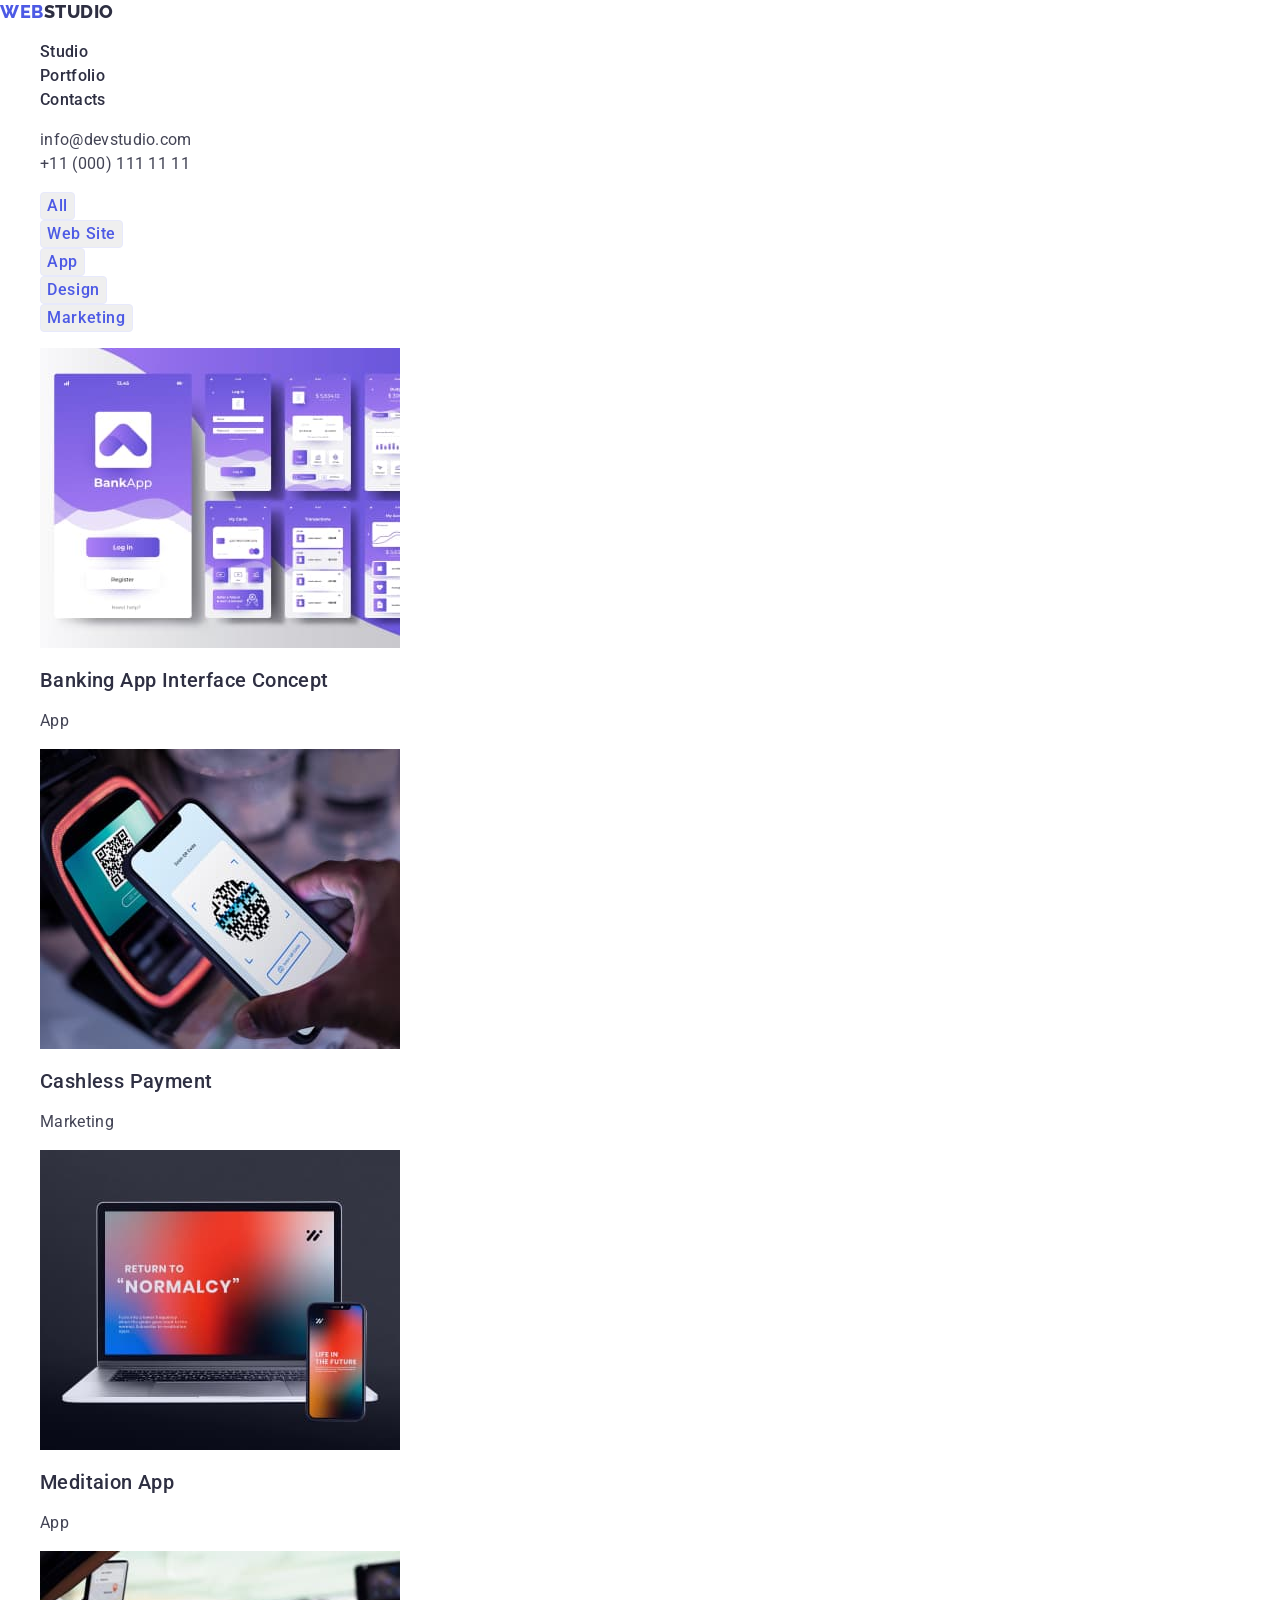
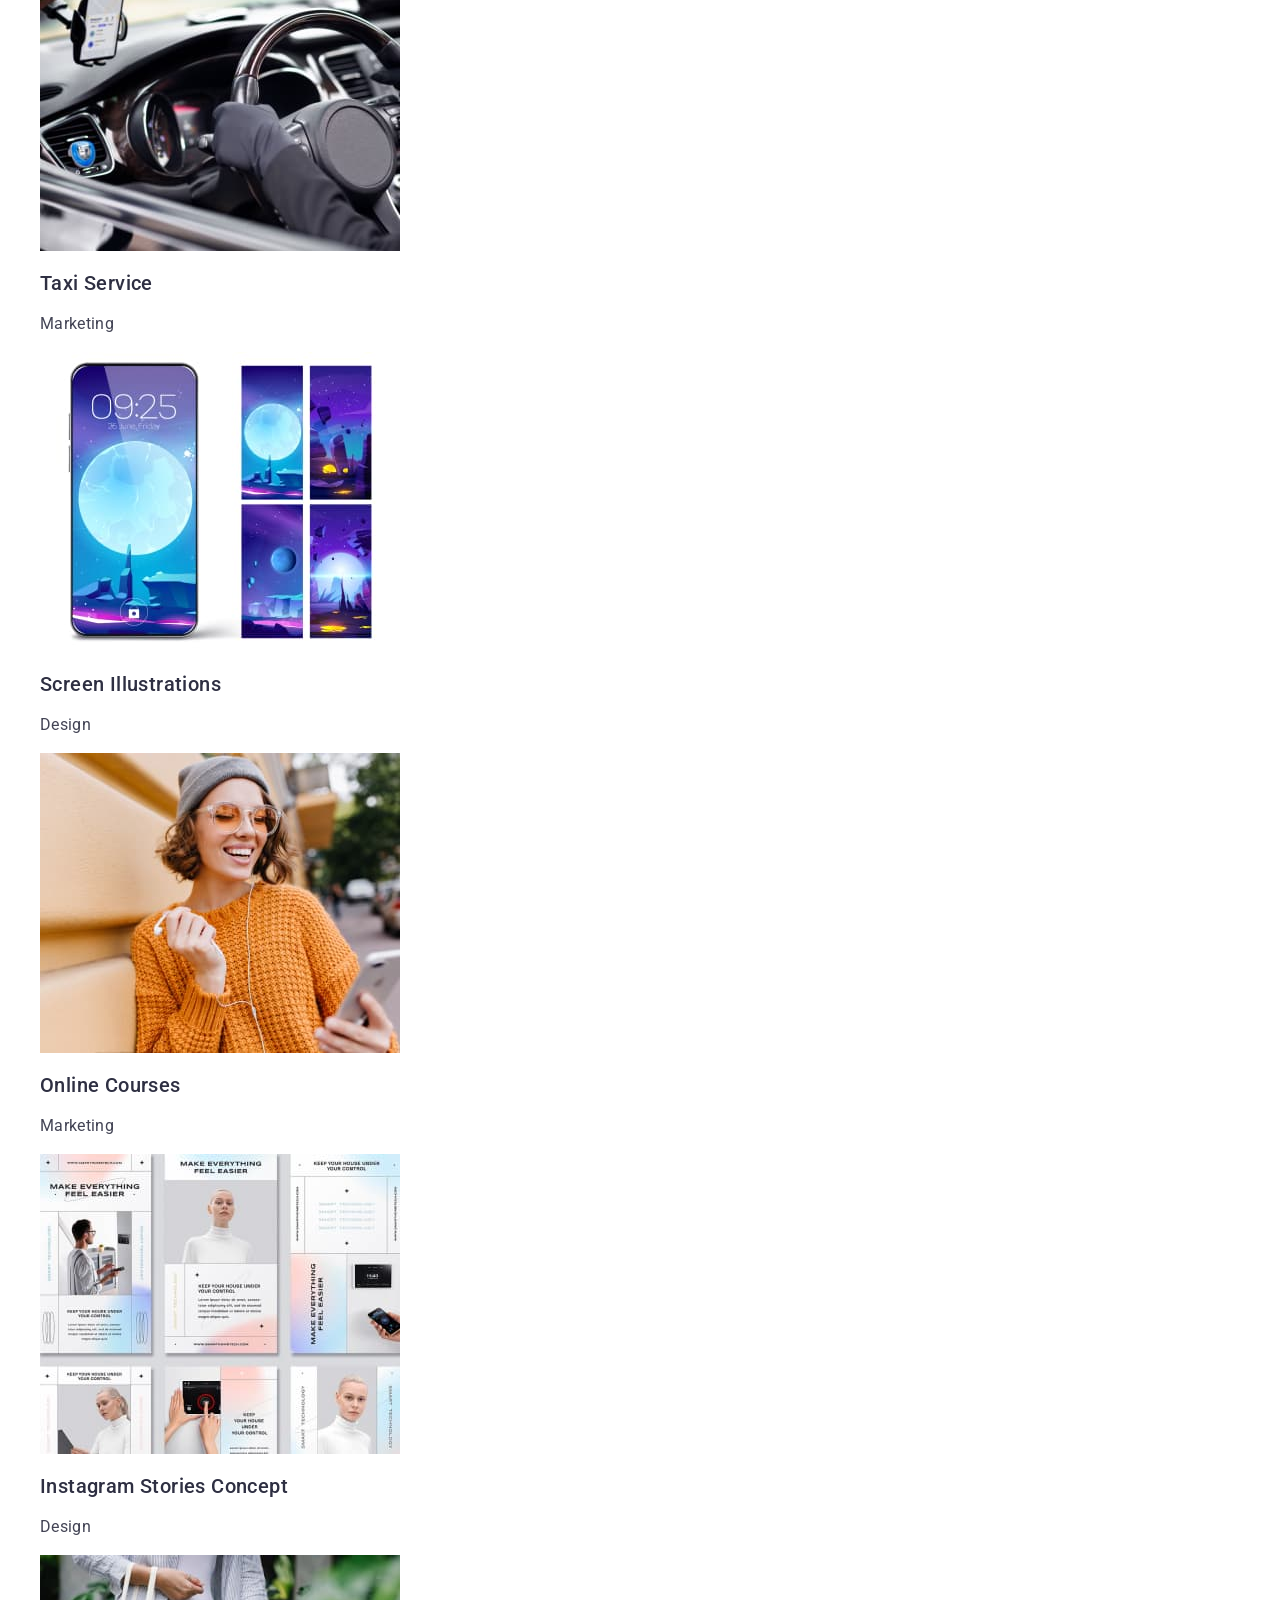
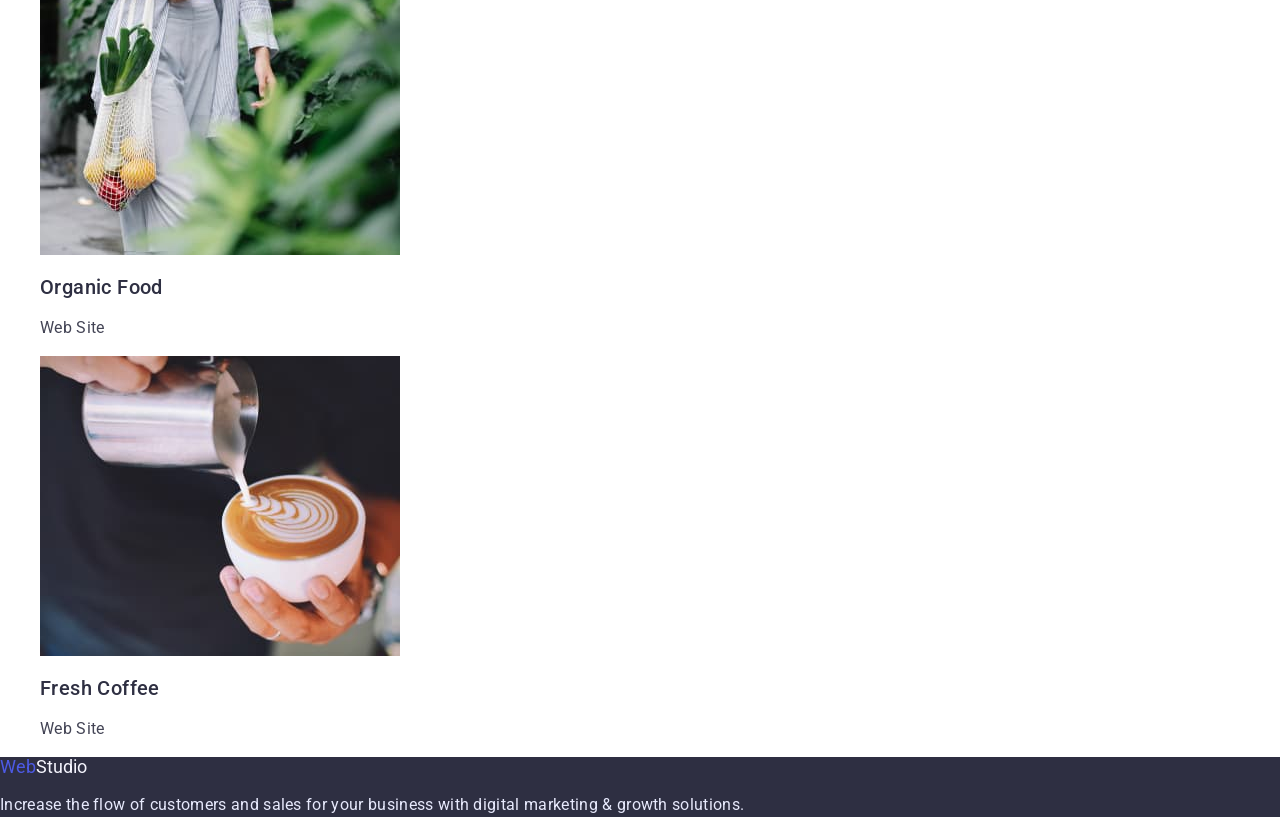
==== portfolio.html @ eb3672d1 "підключення нормалайз" ====
<!DOCTYPE html>
<html lang="en">
<head>
    <meta charset="UTF-8">
    <meta http-equiv="X-UA-Compatible" content="IE=edge">
    <meta name="viewport" content="width=device-width, initial-scale=1.0">
    <title>WebStudio Portfolio </title>
    <link rel="preconnect" href="https://fonts.googleapis.com">
    <link rel="preconnect" href="https://fonts.gstatic.com" crossorigin>
    <link href="https://fonts.googleapis.com/css2?family=Raleway:wght@800&family=Roboto:wght@400;500;700;900&display=swap"
    rel="stylesheet">
    <link rel="stylesheet" href="https://cdnjs.cloudflare.com/ajax/libs/modern-normalize/1.1.0/modern-normalize.min.css">
    <link rel="stylesheet" href="./css/styles.css">
</head>
<body>
    <header class="page-header">
        <nav>
        <a class="logo link" href="WEBSTUDIO"><span class="logo-web">Web</span><span class="logo-studio">Studio</span></a>
        <ul class="site-nav list">
            <li><a href="./index.html" class="link">Studio</a></li>
            <li><a href="./portfolio.html" class="link">Portfolio</a></li>
            <li><a href="" class="link">Contacts</a></li>
        </ul>
        </nav>
        <ul class="contacts list">
        <li><a href="mailto:info@devstudio.com" class="link">info@devstudio.com</a></li>
        <li><a href="tel:+110001111111" class="link">+11 (000) 111 11 11</a></li>
        </ul>
    </header>
    <main>
        <section>
            <h1 hidden>Section with buttons</h1>
            <ul class="button-section list">
                <li>
                    <button class="button-title" type="button">All</button>
                </li>
                <li class="button">
                    <button class="button-title" type="button">Web Site</button>
                </li>
                <li class="button">
                    <button class="button-title" type="button">App</button>
                </li>
                <li class="button"> 
                    <button class="button-title" type="button">Design</button>
                </li>
                <li class="button">
                    <button class="button-title" type="button">Marketing</button>
                </li>
            </ul>
        </section>
        <section>
            <h2 hidden>Portfolio</h2>
            <ul class="portfolio-site list">
                <li>
                    <img src="./images/portfolio-gallery/portfolio-5.jpg" 
                    alt="Interface Concept"
                    width="360"
                    height="300"
                    />
                    <h3 class="title">Banking App Interface Concept</h3>
                    <p class="services" >App</p>
                </li>
                <li>
                    <img src="./images/portfolio-gallery/portfolio-6.jpg"
                    alt="Cashless Payment"
                    width="360"
                    height="300"
                    />
                    <h3 class="title">Cashless Payment</h3>
                    <p class="services">Marketing</p>
                </li>
                <li>
                    <img src="./images/portfolio-gallery/portfolio-7.jpg" 
                    alt="Meditaion App"
                    width="360"
                    height="300"
                    />
                    <h3 class="title">Meditaion App</h3>
                    <p class="services">App</p>
                </li>
                <li>
                    <img src="./images/portfolio-gallery/portfolio-8-img.jpg" 
                    alt="taxi service"
                    width="360"
                    height="300"
                    />
                    <h3 class="title">Taxi Service</h3>
                    <p class="services">Marketing</p>
                </li>
                <li>
                    <img src="./images/portfolio-gallery/portfolio-9-img.jpg" 
                    alt="screen illustration"
                    width="360"
                    height="300"
                    />
                    <h3 class="title">Screen Illustrations</h3>
                    <p class="services">Design</p>
                </li>
                <li>
                    <img src="./images/portfolio-gallery/portfolio-10-img.jpg" 
                    alt="online learning"
                    width="360"
                    height="300"
                    />
                    <h3 class="title">Online Courses</h3>
                    <p class="services">Marketing</p>
                </li>
                <li>
                    <img src="./images/portfolio-gallery/portfolio-11-img.jpg" 
                    alt="storis on instagram"
                    width="360"
                    height="300"
                    />
                    <h3 class="title">Instagram Stories Concept</h3>
                    <p class="services">Design</p>
                </li>
                <li>
                    <img src="./images/portfolio-gallery/portfolio-12-img.jpg" 
                    alt="organic fruits and vegetables"
                    width="360"
                    height="300"
                    />
                    <h3 class="title">Organic Food</h3>
                    <p class="services">Web Site</p>
                </li>
                <li>
                    <img src="./images/portfolio-gallery/portfolio-13-img.jpg" 
                    alt="the barista makes coffee"
                    width="360"
                    height="300"
                    />
                    <h3 class="title">Fresh Coffee</h3>
                    <p class="services">Web Site</p>
                </li>
            </ul>
        </section>
    </main>
    <footer class="page-footer ">
        <a class="logo link" href="./index.html"><span class="logo-web">Web</span><span class="color-studio">Studio</span></a>
        <p class="footer-title">
            Increase the flow of customers and sales for your business with 
            digital marketing & growth solutions.
        </p>
    </footer>
</body>
</html>
---- css/styles.css ----
:root {
    --primari-text-color: #434455;
    --title-text-color: #2E2F42;
    --accent-color: #4D5AE5;
    --accent-focus-color: #404BBF;
    --text-white-color: #FFFFFF;
    --light-mode-color: #F4F4FD;
    --accent-cornflower-color:#E7E9FC;
}

body {
    font-family: 'Roboto';
}

/* header  */
.page-header {
    background-color: var(--text-white-color);
}
.page-header .logo {
    font-family: 'Raleway';
    font-weight: 800;
    font-size: 18px;
    line-height: 1.33;
    display: flex;
    align-items: center;
    letter-spacing: 0.03em;
    text-transform: uppercase;
}
.logo-web {
    color: var(--accent-color);
}
.logo-studio {
    color: var(--title-text-color);
} 

.link {
    text-decoration: none;
}

.list {
    list-style: none;
}


/* site-nav */
.site-nav .link {
    font-family:  'Roboto';
    font-style: normal;
    font-weight: 500;
    font-size: 16px;
    line-height: 1.5;
    letter-spacing: 0.02em;
    color: var(--title-text-color);

}
.site-nav .link:hover,
.site-nav .link:focus {
    color: var(--accent-focus-color);
}

/* contacts */
.contacts .link {
    font-family: 'Roboto';
    font-weight: 400;
    font-size: 16px;
    line-height: 1.5;
    letter-spacing: 0.02em;
    color: var(--primari-text-color);
}
.contacts .link:hover,
.contacts .link:focus {
    color: var(--accent-focus-color);
    
}

/* main-section */
/* hero */
.hero {
    background-color: var(--title-text-color);
}
.hero-title { 
    font-size: 56px;
    line-height: 1.07;
    letter-spacing: 0.02em;
    color:var(--text-white-color);
}
.btn-color {
    cursor: pointer;
    font-family: 'Roboto';
    font-style: normal;
    font-weight: 500;
    font-size: 16px;
    line-height: 1.5;
    align-items: center;
    letter-spacing: 0.04em;
    color: var(--text-white-color);
    background: var(--accent-color);
}
.btn-color:hover,
.btn-color:focus {
    color:var(--text-white-color);
    background: var(--accent-focus-color);
}


 /* section */
/* uor-features */
.uor-features .title {
    font-style: normal;
    font-weight: 500;
    font-size: 20px;
    line-height: 1.2;
    letter-spacing: 0.02em;
    color: var(--title-text-color);
} 
.uor-features .text {
    font-size: 16px;
    line-height: 1.5;
    letter-spacing: 0.02em;
    color: var(--primari-text-color);
}

/* section */
/* What are we doing */
.section-title { 
    font-family: 'Roboto';
    font-style: normal;
    font-weight: 700;
    font-size: 36px;
    line-height: 1.11;
    letter-spacing: 0.02em;
    color: var(--title-text-color);
}


/* our-team */
.team {
background: var(--light-mode-color);
}
.team-photo {
    background: var(--text-white-color);
}
.section-team { 
    font-family: 'Roboto';
    font-style: normal;
    font-weight: 700;
    font-size: 36px;
    line-height: 1.11;
    letter-spacing: 0.02em;
    color: var(--title-text-color);

}

.title-name {
    font-family: 'Roboto';
    font-style: normal;
    font-weight: 500;
    font-size: 20px;
    line-height: 1.2;
    letter-spacing: 0.02em;
    color: var(--title-text-color);
}
.job-title {
    font-family: 'Roboto';
    font-style: normal;
    font-weight: 400;
    font-size: 16px;
    line-height: 1.5;
    letter-spacing: 0.02em;
    color: var(--primari-text-color);
}

/* portfolio-site */   

/* Section with buttons */
.button-title {
    font-family: 'Roboto';
    font-weight: 500;
    font-size: 16px;
    line-height: 1.5;
    letter-spacing: 0.04em;
    color: var(--accent-color);
    border: 1px solid var(--accent-cornflower-color);
    border-radius: 4px;
    cursor: pointer;
}
.button-title:hover,
.button-title:focus {
    color: var(--text-white-color);
    background: var(--accent-focus-color);
}
/* portfolio-site */  

.portfolio-site .title {
    font-family: 'Roboto';
    font-weight: 500;
    font-size: 20px;
    line-height: 0.83;
    letter-spacing: 0.02em;
    color: var(--title-text-color);
}
.portfolio-site .services{
    font-family: 'Roboto';
    font-weight: 400;
    font-size: 16px;
    line-height: 1.5;
    letter-spacing: 0.02em;
    color: var(--primari-text-color);
}

/* page-footer */
.page-footer {
    background-color: var(--title-text-color);
}
.logo-web {
    color: var(--accent-color);
    font-size: 18px;
}
.color-studio {
    color: var(--light-mode-color);
    font-size: 18px;
}
.footer-title {
    font-family: 'Roboto';
    font-weight: 400;
    font-size: 16px;
    line-height: 1.5;
    letter-spacing: 0.02em;
    color: var(--accent-cornflower-color);
}
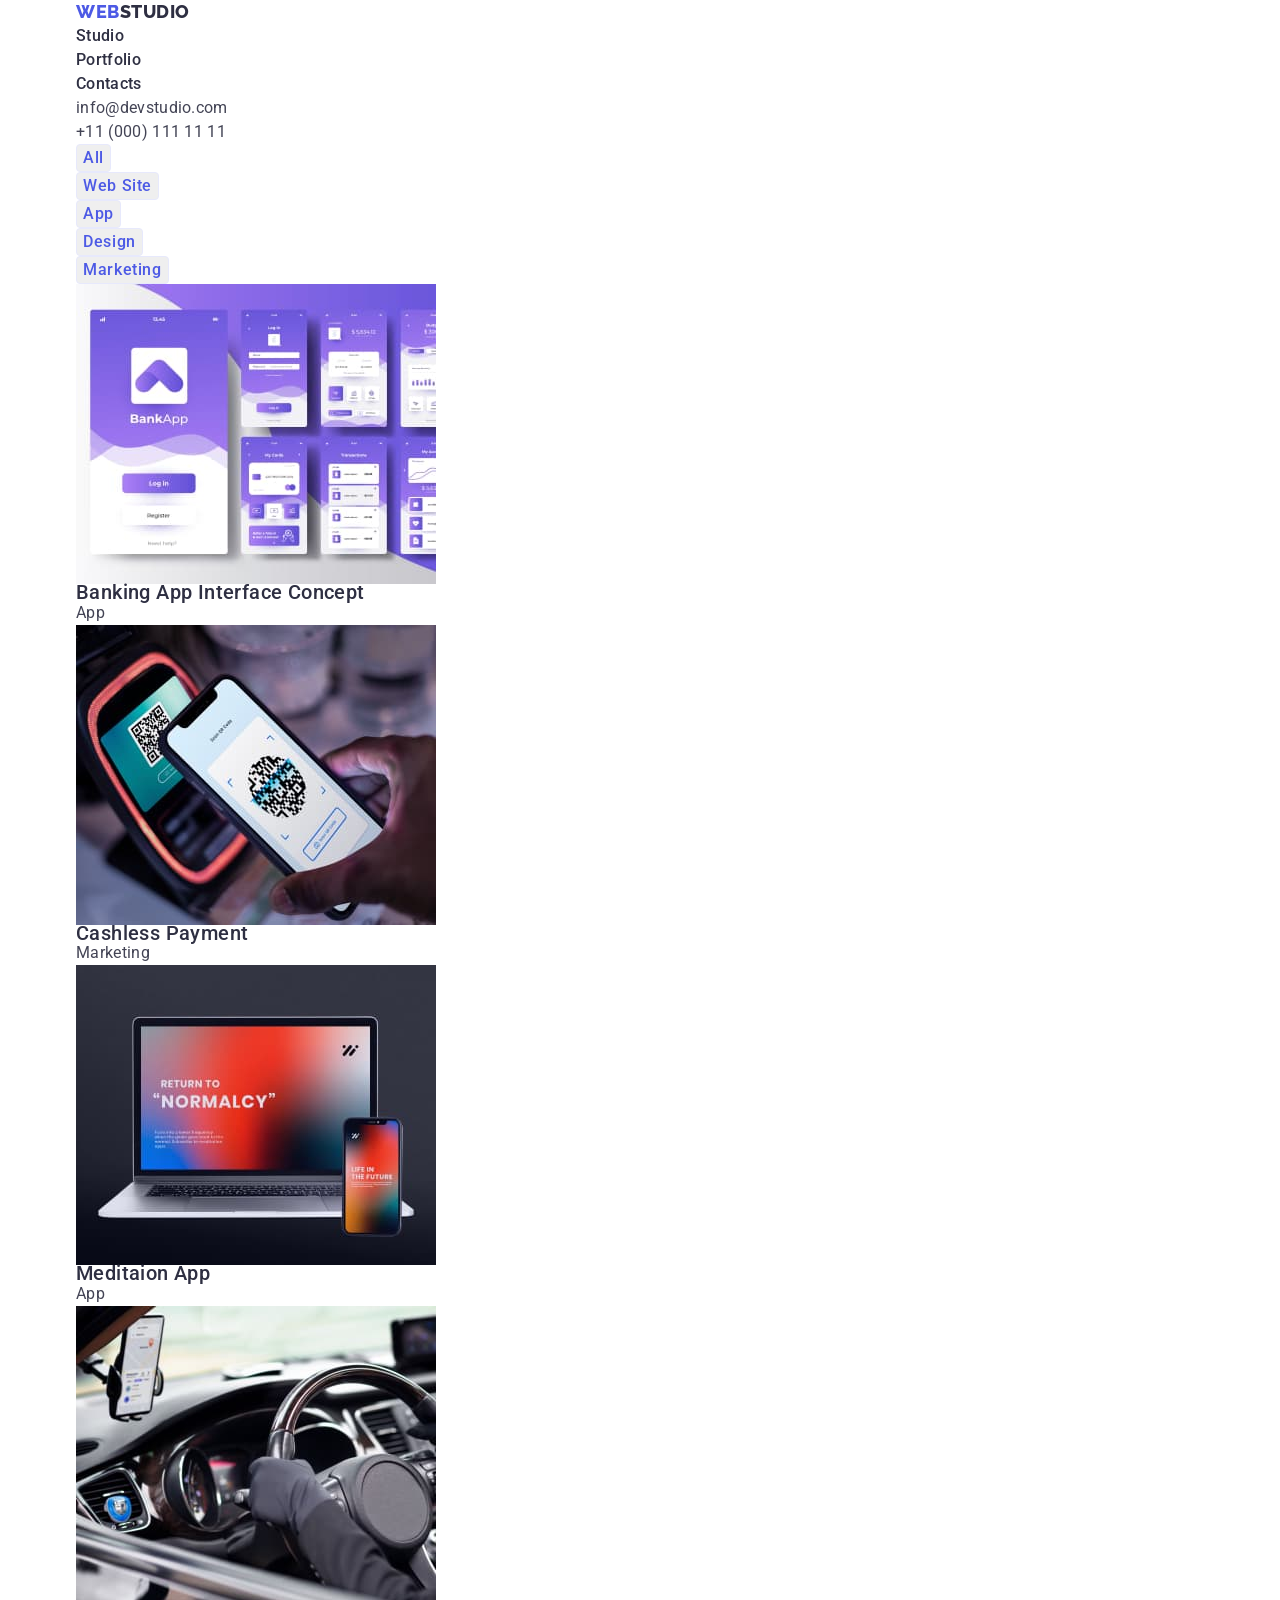
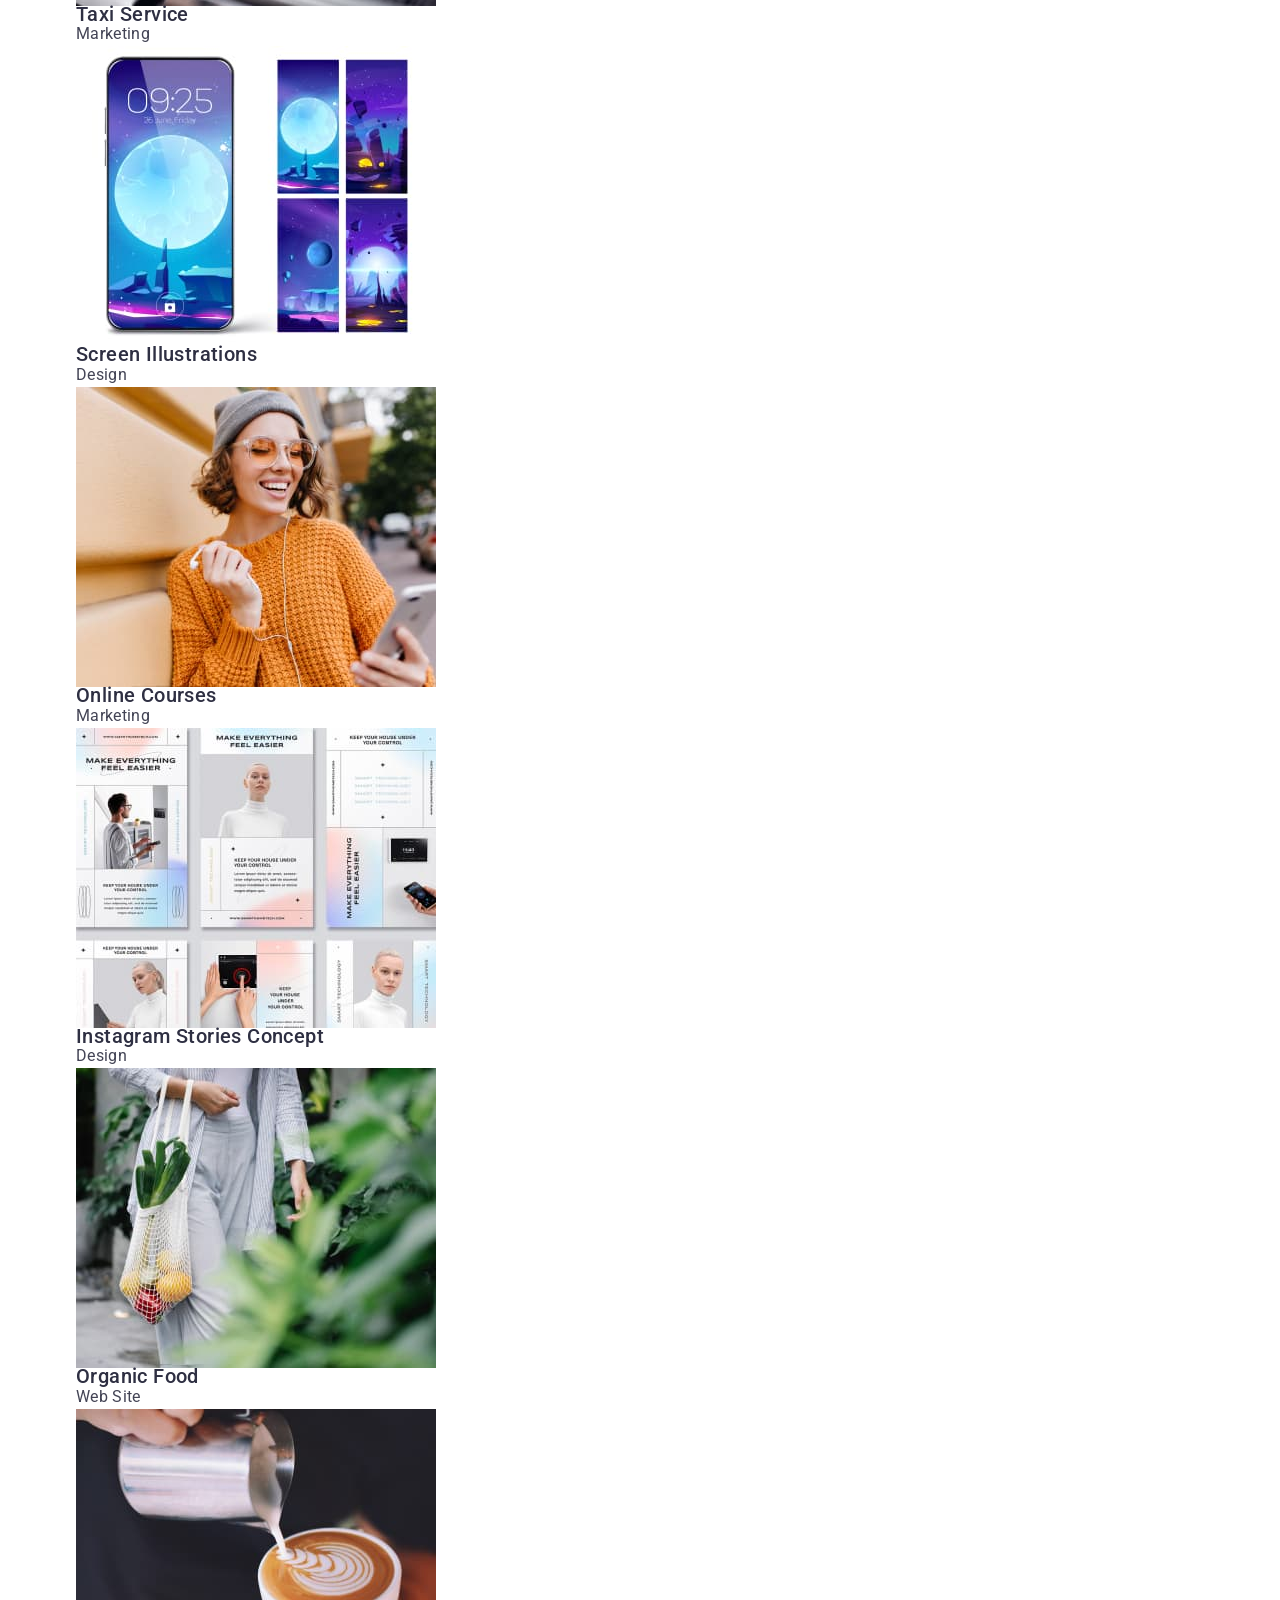
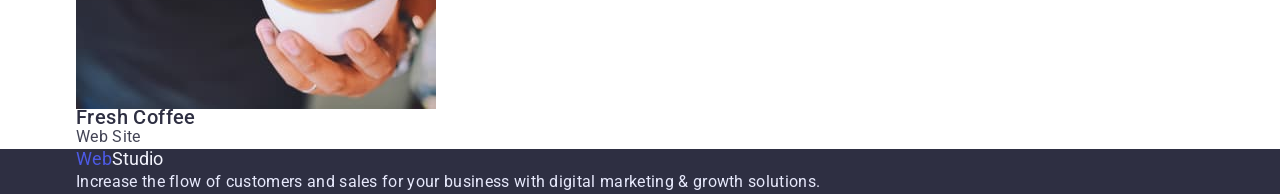
==== commit b32b2827: "частина 1" ====
--- a/portfolio.html
+++ b/portfolio.html
@@ -14,133 +14,141 @@
 </head>
 <body>
     <header class="page-header">
-        <nav>
-        <a class="logo link" href="WEBSTUDIO"><span class="logo-web">Web</span><span class="logo-studio">Studio</span></a>
-        <ul class="site-nav list">
-            <li><a href="./index.html" class="link">Studio</a></li>
-            <li><a href="./portfolio.html" class="link">Portfolio</a></li>
-            <li><a href="" class="link">Contacts</a></li>
-        </ul>
-        </nav>
-        <ul class="contacts list">
-        <li><a href="mailto:info@devstudio.com" class="link">info@devstudio.com</a></li>
-        <li><a href="tel:+110001111111" class="link">+11 (000) 111 11 11</a></li>
-        </ul>
+        <div class="container">
+            <nav>
+            <a class="logo link" href="WEBSTUDIO"><span class="logo-web">Web</span><span class="logo-studio">Studio</span></a>
+            <ul class="site-nav list">
+                <li><a href="./index.html" class="link">Studio</a></li>
+                <li><a href="./portfolio.html" class="link">Portfolio</a></li>
+                <li><a href="" class="link">Contacts</a></li>
+            </ul>
+            </nav>
+            <ul class="contacts list">
+                <li><a href="mailto:info@devstudio.com" class="link">info@devstudio.com</a></li>
+                <li><a href="tel:+110001111111" class="link">+11 (000) 111 11 11</a></li>
+            </ul>
+        </div>
     </header>
     <main>
         <section>
-            <h1 hidden>Section with buttons</h1>
-            <ul class="button-section list">
-                <li>
+            <div class="container">
+                <h1 hidden>Section with buttons</h1>
+                <ul class="button-section list">
+                    <li>
                     <button class="button-title" type="button">All</button>
-                </li>
-                <li class="button">
+                    </li>
+                    <li class="button">
                     <button class="button-title" type="button">Web Site</button>
-                </li>
-                <li class="button">
+                    </li>
+                    <li class="button">
                     <button class="button-title" type="button">App</button>
-                </li>
-                <li class="button"> 
+                    </li>
+                    <li class="button"> 
                     <button class="button-title" type="button">Design</button>
-                </li>
-                <li class="button">
+                    </li>
+                    <li class="button">
                     <button class="button-title" type="button">Marketing</button>
-                </li>
-            </ul>
+                    </li>
+                </ul>
+            </div>
         </section>
         <section>
-            <h2 hidden>Portfolio</h2>
-            <ul class="portfolio-site list">
-                <li>
-                    <img src="./images/portfolio-gallery/portfolio-5.jpg" 
-                    alt="Interface Concept"
-                    width="360"
-                    height="300"
-                    />
-                    <h3 class="title">Banking App Interface Concept</h3>
-                    <p class="services" >App</p>
-                </li>
-                <li>
-                    <img src="./images/portfolio-gallery/portfolio-6.jpg"
-                    alt="Cashless Payment"
-                    width="360"
-                    height="300"
-                    />
-                    <h3 class="title">Cashless Payment</h3>
-                    <p class="services">Marketing</p>
-                </li>
-                <li>
-                    <img src="./images/portfolio-gallery/portfolio-7.jpg" 
-                    alt="Meditaion App"
-                    width="360"
-                    height="300"
-                    />
-                    <h3 class="title">Meditaion App</h3>
-                    <p class="services">App</p>
-                </li>
-                <li>
-                    <img src="./images/portfolio-gallery/portfolio-8-img.jpg" 
-                    alt="taxi service"
-                    width="360"
-                    height="300"
-                    />
-                    <h3 class="title">Taxi Service</h3>
-                    <p class="services">Marketing</p>
-                </li>
-                <li>
-                    <img src="./images/portfolio-gallery/portfolio-9-img.jpg" 
-                    alt="screen illustration"
-                    width="360"
-                    height="300"
-                    />
-                    <h3 class="title">Screen Illustrations</h3>
-                    <p class="services">Design</p>
-                </li>
-                <li>
-                    <img src="./images/portfolio-gallery/portfolio-10-img.jpg" 
-                    alt="online learning"
-                    width="360"
-                    height="300"
-                    />
-                    <h3 class="title">Online Courses</h3>
-                    <p class="services">Marketing</p>
-                </li>
-                <li>
-                    <img src="./images/portfolio-gallery/portfolio-11-img.jpg" 
-                    alt="storis on instagram"
-                    width="360"
-                    height="300"
-                    />
-                    <h3 class="title">Instagram Stories Concept</h3>
-                    <p class="services">Design</p>
-                </li>
-                <li>
-                    <img src="./images/portfolio-gallery/portfolio-12-img.jpg" 
-                    alt="organic fruits and vegetables"
-                    width="360"
-                    height="300"
-                    />
-                    <h3 class="title">Organic Food</h3>
-                    <p class="services">Web Site</p>
-                </li>
-                <li>
-                    <img src="./images/portfolio-gallery/portfolio-13-img.jpg" 
-                    alt="the barista makes coffee"
-                    width="360"
-                    height="300"
-                    />
-                    <h3 class="title">Fresh Coffee</h3>
-                    <p class="services">Web Site</p>
-                </li>
-            </ul>
+            <div class="container">
+                <h2 hidden>Portfolio</h2>
+                <ul class="portfolio-site list">
+                    <li>
+                        <img src="./images/portfolio-gallery/portfolio-5.jpg" 
+                        alt="Interface Concept"
+                        width="360"
+                        height="300"
+                        />
+                        <h3 class="title">Banking App Interface Concept</h3>
+                        <p class="services" >App</p>
+                    </li>
+                    <li>
+                        <img src="./images/portfolio-gallery/portfolio-6.jpg"
+                        alt="Cashless Payment"
+                        width="360"
+                        height="300"
+                        />
+                        <h3 class="title">Cashless Payment</h3>
+                        <p class="services">Marketing</p>
+                    </li>
+                    <li>
+                        <img src="./images/portfolio-gallery/portfolio-7.jpg" 
+                        alt="Meditaion App"
+                        width="360"
+                        height="300"
+                        />
+                        <h3 class="title">Meditaion App</h3>
+                        <p class="services">App</p>
+                    </li>
+                    <li>
+                        <img src="./images/portfolio-gallery/portfolio-8-img.jpg" 
+                        alt="taxi service"
+                        width="360"
+                        height="300"
+                        />
+                        <h3 class="title">Taxi Service</h3>
+                        <p class="services">Marketing</p>
+                    </li>
+                    <li>
+                        <img src="./images/portfolio-gallery/portfolio-9-img.jpg" 
+                        alt="screen illustration"
+                        width="360"
+                        height="300"
+                        />
+                        <h3 class="title">Screen Illustrations</h3>
+                        <p class="services">Design</p>
+                    </li>
+                    <li>
+                        <img src="./images/portfolio-gallery/portfolio-10-img.jpg" 
+                        alt="online learning"
+                        width="360"
+                        height="300"
+                        />
+                        <h3 class="title">Online Courses</h3>
+                        <p class="services">Marketing</p>
+                    </li>
+                    <li>
+                        <img src="./images/portfolio-gallery/portfolio-11-img.jpg" 
+                        alt="storis on instagram"
+                        width="360"
+                        height="300"
+                        />
+                        <h3 class="title">Instagram Stories Concept</h3>
+                        <p class="services">Design</p>
+                    </li>
+                    <li>
+                        <img src="./images/portfolio-gallery/portfolio-12-img.jpg" 
+                        alt="organic fruits and vegetables"
+                        width="360"
+                        height="300"
+                        />
+                        <h3 class="title">Organic Food</h3>
+                        <p class="services">Web Site</p>
+                    </li>
+                    <li>
+                        <img src="./images/portfolio-gallery/portfolio-13-img.jpg" 
+                        alt="the barista makes coffee"
+                        width="360"
+                        height="300"
+                        />
+                        <h3 class="title">Fresh Coffee</h3>
+                        <p class="services">Web Site</p>
+                    </li>
+                </ul>
+            </div>
         </section>
     </main>
     <footer class="page-footer ">
-        <a class="logo link" href="./index.html"><span class="logo-web">Web</span><span class="color-studio">Studio</span></a>
-        <p class="footer-title">
+        <div class="container">
+            <a class="logo link" href="./index.html"><span class="logo-web">Web</span><span class="color-studio">Studio</span></a>
+            <p class="footer-title">
             Increase the flow of customers and sales for your business with 
             digital marketing & growth solutions.
-        </p>
+            </p>
+        </div>
     </footer>
 </body>
 </html>
--- a/css/styles.css
+++ b/css/styles.css
@@ -8,9 +8,45 @@
     --accent-cornflower-color:#E7E9FC;
 }
 
+
+
+
 body {
     font-family: 'Roboto';
 }
+.container { 
+    max-width:  1158px;
+    padding: 0 15px;
+    margin: 0 auto;
+}
+
+h1,
+h2,
+h3,
+h4,
+p {
+    margin-top: 0;
+    margin-bottom: 0;
+}
+
+ul {
+    list-style: none;
+    margin-top: 0;
+    margin-bottom: 0;
+    padding-left: 0;
+}
+
+img {
+    display: block;
+}
+
+button{
+cursor: pointer;
+}
+
+
+
+
 
 /* header  */
 .page-header {
@@ -37,9 +73,7 @@
     text-decoration: none;
 }
 
-.list {
-    list-style: none;
-}
+
 
 
 /* site-nav */
@@ -72,6 +106,9 @@
     color: var(--accent-focus-color);
     
 }
+
+
+
 
 /* main-section */
 /* hero */
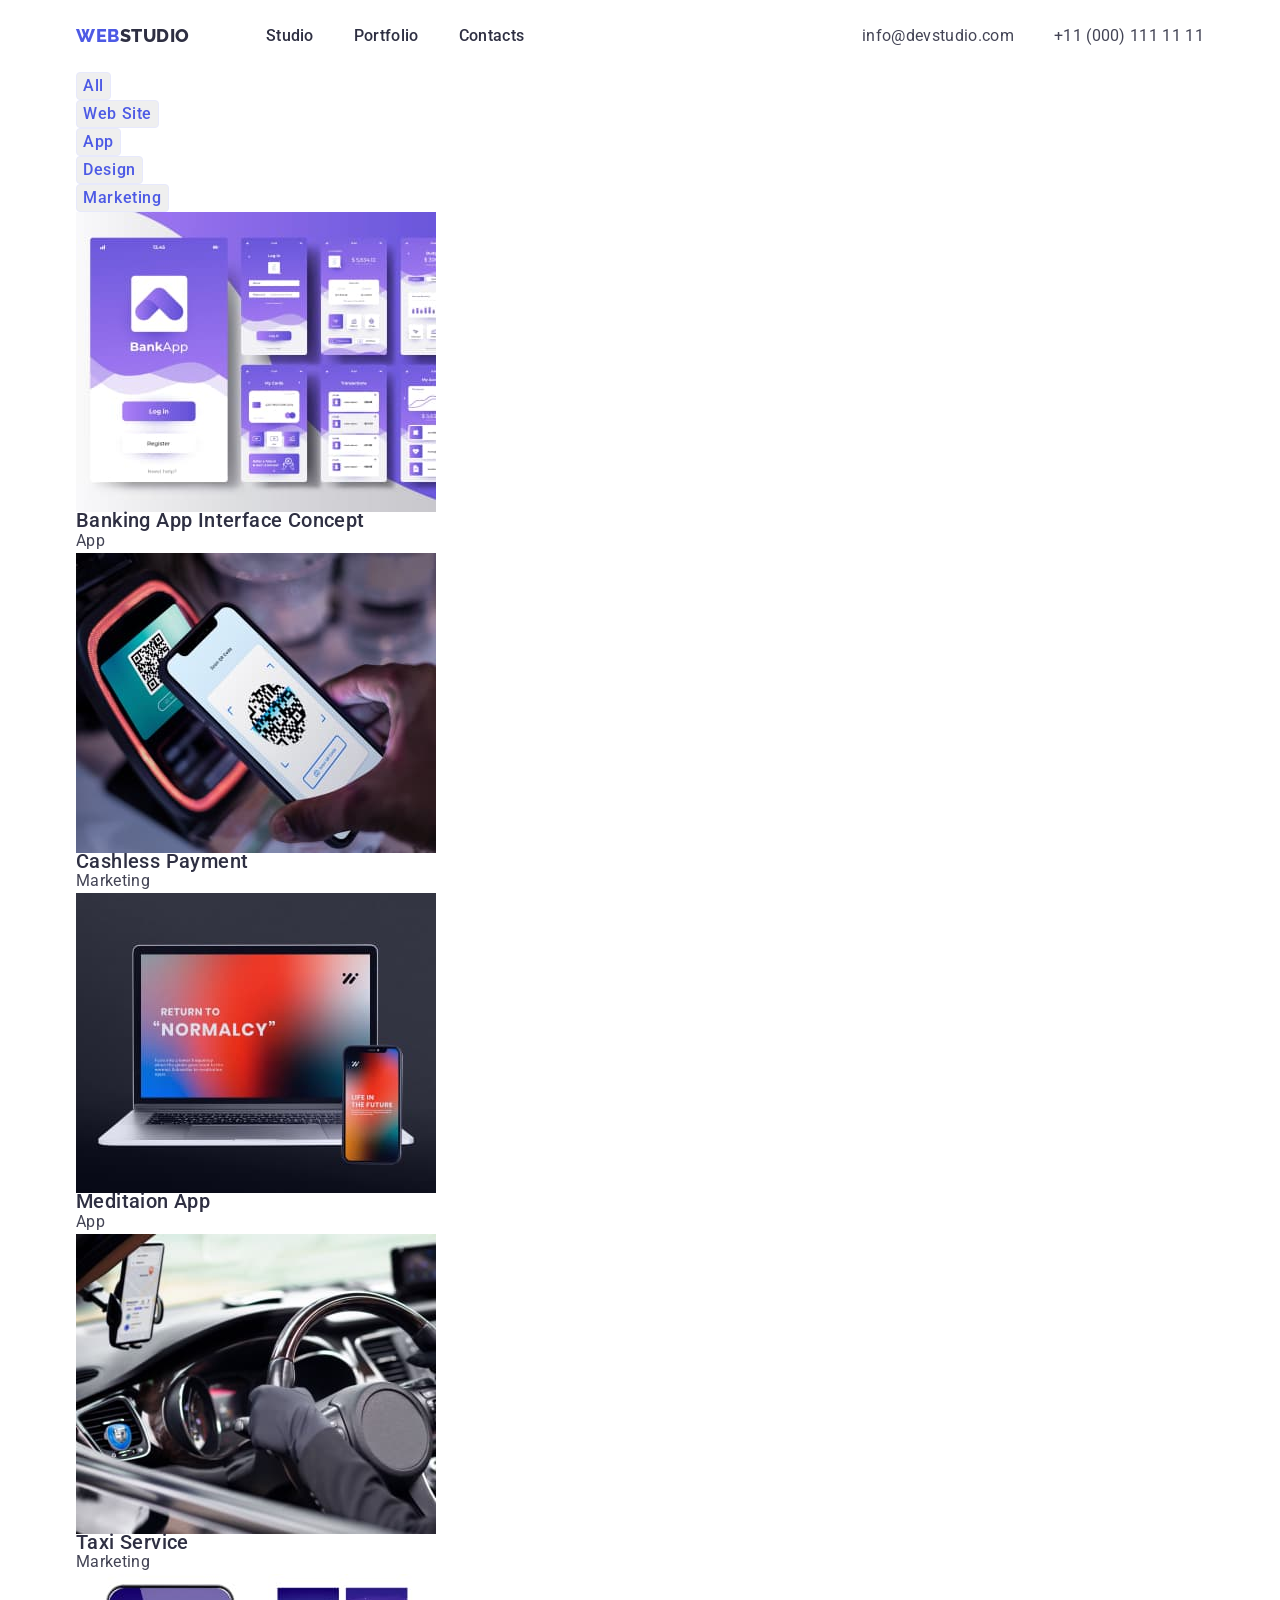
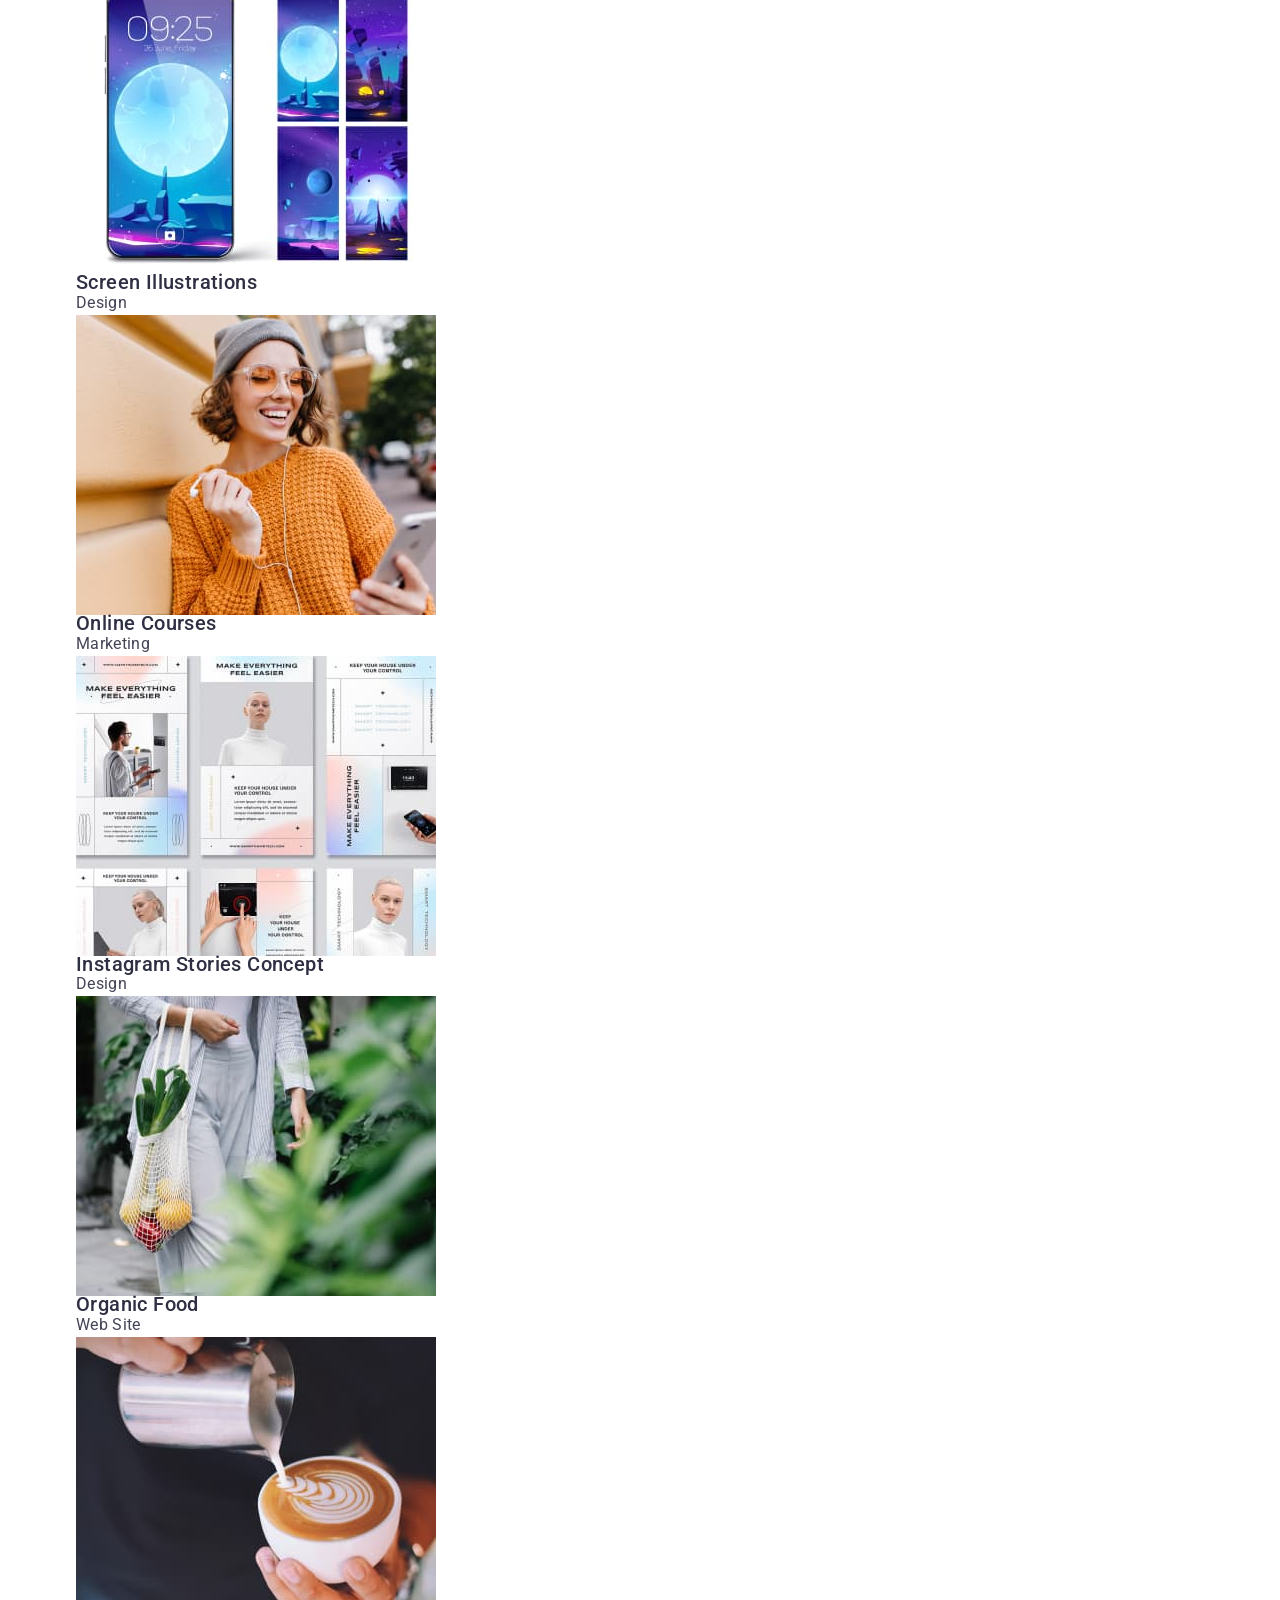
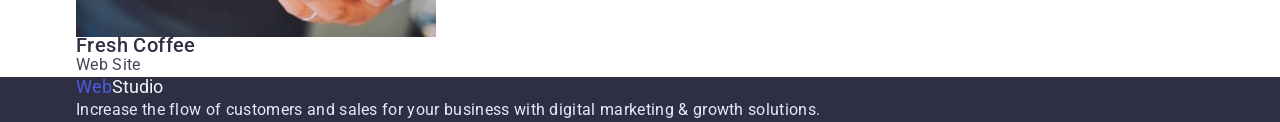
==== commit a5141c5f: "хедер-оформлення" ====
--- a/portfolio.html
+++ b/portfolio.html
@@ -14,18 +14,18 @@
 </head>
 <body>
     <header class="page-header">
-        <div class="container">
-            <nav>
+        <div class="container header-wrap">
+            <nav class="cont-nav">
             <a class="logo link" href="WEBSTUDIO"><span class="logo-web">Web</span><span class="logo-studio">Studio</span></a>
             <ul class="site-nav list">
-                <li><a href="./index.html" class="link">Studio</a></li>
-                <li><a href="./portfolio.html" class="link">Portfolio</a></li>
-                <li><a href="" class="link">Contacts</a></li>
+                <li class="item"><a href="./index.html" class="link">Studio</a></li>
+                <li class="item"><a href="./portfolio.html" class="link">Portfolio</a></li>
+                <li class="item"><a href="" class="link">Contacts</a></li>
             </ul>
             </nav>
             <ul class="contacts list">
-                <li><a href="mailto:info@devstudio.com" class="link">info@devstudio.com</a></li>
-                <li><a href="tel:+110001111111" class="link">+11 (000) 111 11 11</a></li>
+                <li class="item"><a href="mailto:info@devstudio.com" class="link">info@devstudio.com</a></li>
+                <li class="item"><a href="tel:+110001111111" class="link">+11 (000) 111 11 11</a></li>
             </ul>
         </div>
     </header>
--- a/css/styles.css
+++ b/css/styles.css
@@ -15,9 +15,11 @@
     font-family: 'Roboto';
 }
 .container { 
-    max-width:  1158px;
-    padding: 0 15px;
-    margin: 0 auto;
+    width:  1158px;
+    padding-right: 15px;
+    padding-left: 15px;
+    margin-left: auto;
+    margin-right: auto;
 }
 
 h1,
@@ -49,8 +51,18 @@
 
 
 /* header  */
+
+.header-wrap ,
+.cont-nav {
+    display: flex;
+    align-items: center;
+}
+
 .page-header {
-    background-color: var(--text-white-color);
+    background-color: var(--text-white-oclor);
+    padding-top: 24px;
+    padding-bottom: 24px;
+    
 }
 .page-header .logo {
     font-family: 'Raleway';
@@ -77,15 +89,23 @@
 
 
 /* site-nav */
+.site-nav {
+    display: flex;
+    margin-left: 76px;
+}
+
+.site-nav  .item:not(:last-child) {
+    margin-right:  40px;
+}
+
 .site-nav .link {
-    font-family:  'Roboto';
-    font-style: normal;
-    font-weight: 500;
-    font-size: 16px;
-    line-height: 1.5;
-    letter-spacing: 0.02em;
-    color: var(--title-text-color);
-
+    display: block;
+
+    font-weight: 500;
+    font-size: 16px;
+    line-height: 1.5;
+    letter-spacing: 0.02em;
+    color: var(--title-text-color);
 }
 .site-nav .link:hover,
 .site-nav .link:focus {
@@ -93,6 +113,16 @@
 }
 
 /* contacts */
+.contacts {
+    display: flex;
+    margin-left: auto;   
+}
+
+.contacts .item + .item {
+    margin-left: 40px;
+}
+
+
 .contacts .link {
     font-family: 'Roboto';
     font-weight: 400;
@@ -106,6 +136,7 @@
     color: var(--accent-focus-color);
     
 }
+
 
 
 
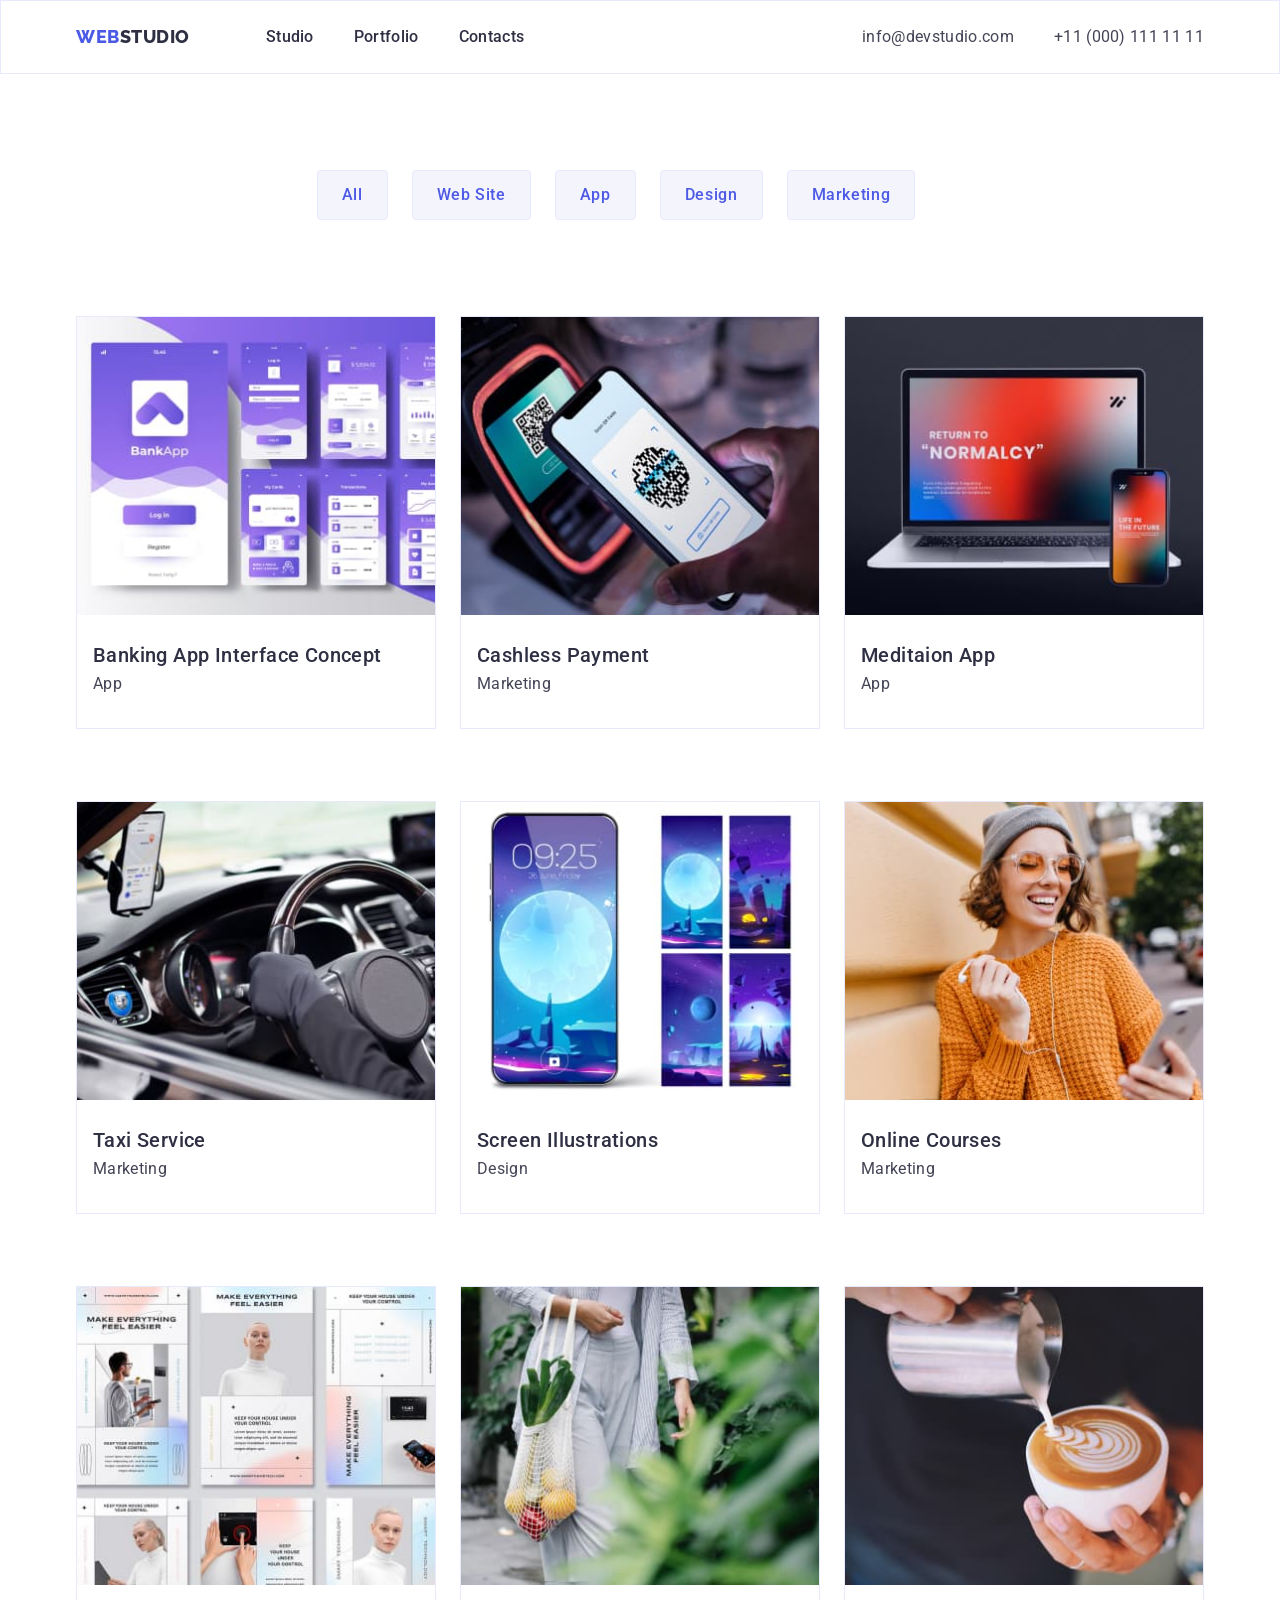
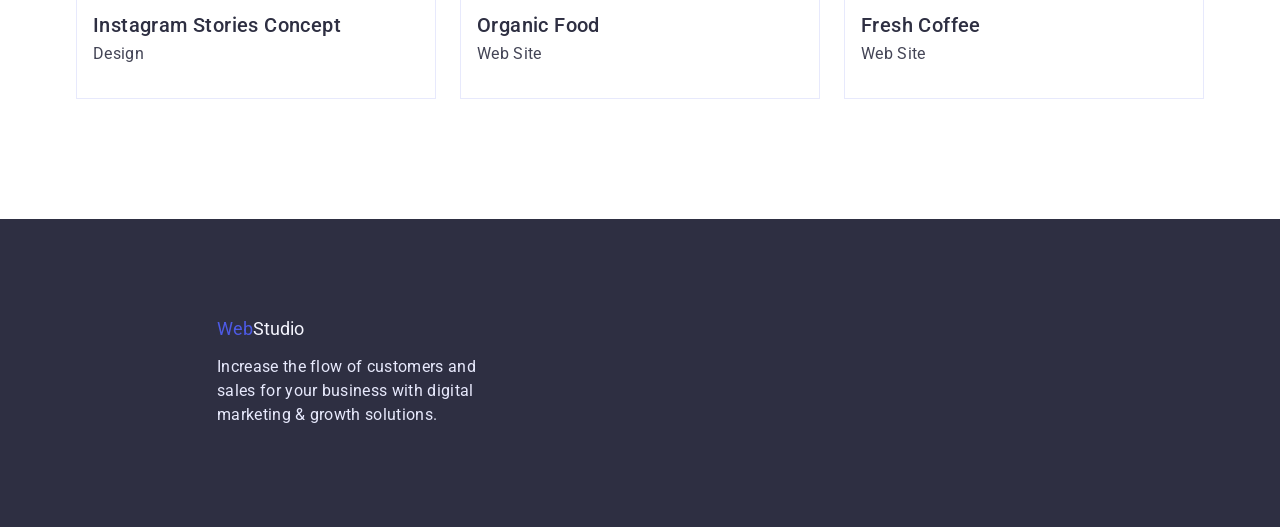
==== commit fdbade5a: "сторінка портфоліо" ====
--- a/portfolio.html
+++ b/portfolio.html
@@ -30,121 +30,139 @@
         </div>
     </header>
     <main>
-        <section>
-            <div class="container">
+        <section >
+            <div class="container ">
                 <h1 hidden>Section with buttons</h1>
                 <ul class="button-section list">
-                    <li>
-                    <button class="button-title" type="button">All</button>
+                    <li class="button">
+                    <button class="button-title button-text" type="button">All</button>
                     </li>
                     <li class="button">
-                    <button class="button-title" type="button">Web Site</button>
+                    <button class="button-title button-text" type="button">Web Site</button>
                     </li>
                     <li class="button">
-                    <button class="button-title" type="button">App</button>
+                    <button class="button-title button-text" type="button">App</button>
                     </li>
                     <li class="button"> 
-                    <button class="button-title" type="button">Design</button>
+                    <button class="button-title button-text" type="button">Design</button>
                     </li>
                     <li class="button">
-                    <button class="button-title" type="button">Marketing</button>
+                    <button class="button-title button-text" type="button">Marketing</button>
                     </li>
                 </ul>
             </div>
         </section>
-        <section>
-            <div class="container">
+        <section class="concept-portfolio">
+            <div class="container ">
                 <h2 hidden>Portfolio</h2>
                 <ul class="portfolio-site list">
-                    <li>
+                    <li class="card-list">
                         <img src="./images/portfolio-gallery/portfolio-5.jpg" 
                         alt="Interface Concept"
                         width="360"
                         height="300"
                         />
-                        <h3 class="title">Banking App Interface Concept</h3>
-                        <p class="services" >App</p>
+                        <div class="tapes-of-services">
+                            <h3 class="title">Banking App Interface Concept</h3>
+                            <p class="services" >App</p>
+                        </div>
                     </li>
-                    <li>
+                    <li class="card-list">
                         <img src="./images/portfolio-gallery/portfolio-6.jpg"
                         alt="Cashless Payment"
                         width="360"
                         height="300"
                         />
-                        <h3 class="title">Cashless Payment</h3>
-                        <p class="services">Marketing</p>
+                        <div class="tapes-of-services">
+                            <h3 class="title">Cashless Payment</h3>
+                            <p class="services">Marketing</p>
+                        </div>
                     </li>
-                    <li>
+                    <li class="card-list">
                         <img src="./images/portfolio-gallery/portfolio-7.jpg" 
                         alt="Meditaion App"
                         width="360"
                         height="300"
                         />
-                        <h3 class="title">Meditaion App</h3>
-                        <p class="services">App</p>
+                        <div class="tapes-of-services">
+                            <h3 class="title">Meditaion App</h3>
+                            <p class="services">App</p>
+                        </div>
                     </li>
-                    <li>
+                    <li class="card-list">
                         <img src="./images/portfolio-gallery/portfolio-8-img.jpg" 
                         alt="taxi service"
                         width="360"
                         height="300"
                         />
-                        <h3 class="title">Taxi Service</h3>
-                        <p class="services">Marketing</p>
+                        <div class="tapes-of-services">
+                            <h3 class="title">Taxi Service</h3>
+                            <p class="services">Marketing</p>
+                        </div>
                     </li>
-                    <li>
+                    <li class="card-list">
                         <img src="./images/portfolio-gallery/portfolio-9-img.jpg" 
                         alt="screen illustration"
                         width="360"
                         height="300"
                         />
-                        <h3 class="title">Screen Illustrations</h3>
-                        <p class="services">Design</p>
+                        <div class="tapes-of-services">
+                            <h3 class="title">Screen Illustrations</h3>
+                            <p class="services">Design</p>
+                        </div>
                     </li>
-                    <li>
+                    <li class="card-list">
                         <img src="./images/portfolio-gallery/portfolio-10-img.jpg" 
                         alt="online learning"
                         width="360"
                         height="300"
                         />
-                        <h3 class="title">Online Courses</h3>
-                        <p class="services">Marketing</p>
+                        <div class="tapes-of-services">
+                            <h3 class="title">Online Courses</h3>
+                            <p class="services">Marketing</p>
+                        </div>
                     </li>
-                    <li>
+                    <li class="card-list">
                         <img src="./images/portfolio-gallery/portfolio-11-img.jpg" 
                         alt="storis on instagram"
                         width="360"
                         height="300"
                         />
-                        <h3 class="title">Instagram Stories Concept</h3>
-                        <p class="services">Design</p>
+                        <div class="tapes-of-services">
+                            <h3 class="title">Instagram Stories Concept</h3>
+                            <p class="services">Design</p>
+                        </div>
                     </li>
-                    <li>
+                    <li class="card-list">
                         <img src="./images/portfolio-gallery/portfolio-12-img.jpg" 
                         alt="organic fruits and vegetables"
                         width="360"
                         height="300"
                         />
-                        <h3 class="title">Organic Food</h3>
-                        <p class="services">Web Site</p>
+                        <div class="tapes-of-services">
+                            <h3 class="title">Organic Food</h3>
+                            <p class="services">Web Site</p>
+                        </div>
                     </li>
-                    <li>
+                    <li class="card-list">
                         <img src="./images/portfolio-gallery/portfolio-13-img.jpg" 
                         alt="the barista makes coffee"
                         width="360"
                         height="300"
                         />
-                        <h3 class="title">Fresh Coffee</h3>
-                        <p class="services">Web Site</p>
+                        <div class="tapes-of-services">
+                            <h3 class="title">Fresh Coffee</h3>
+                            <p class="services">Web Site</p>
+                        </div>
                     </li>
                 </ul>
             </div>
         </section>
     </main>
     <footer class="page-footer ">
-        <div class="container">
+        <div class="container conteiner-footer">
             <a class="logo link" href="./index.html"><span class="logo-web">Web</span><span class="color-studio">Studio</span></a>
-            <p class="footer-title">
+            <p class="footer-title footer-text">
             Increase the flow of customers and sales for your business with 
             digital marketing & growth solutions.
             </p>
--- a/css/styles.css
+++ b/css/styles.css
@@ -9,11 +9,12 @@
 }
 
 
-
-
 body {
     font-family: 'Roboto';
 }
+
+
+/* reset styles */
 .container { 
     width:  1158px;
     padding-right: 15px;
@@ -21,6 +22,7 @@
     margin-left: auto;
     margin-right: auto;
 }
+
 
 h1,
 h2,
@@ -40,14 +42,13 @@
 
 img {
     display: block;
+    max-width: 100%;
+    height: auto;
 }
 
 button{
 cursor: pointer;
 }
-
-
-
 
 
 /* header  */
@@ -62,7 +63,7 @@
     background-color: var(--text-white-oclor);
     padding-top: 24px;
     padding-bottom: 24px;
-    
+    border: 1px solid #E7E9FC;
 }
 .page-header .logo {
     font-family: 'Raleway';
@@ -86,12 +87,11 @@
 }
 
 
-
-
 /* site-nav */
 .site-nav {
     display: flex;
     margin-left: 76px;
+
 }
 
 .site-nav  .item:not(:last-child) {
@@ -137,33 +137,46 @@
     
 }
 
-
-
-
-
 /* main-section */
 /* hero */
+.hero-section {
+    padding-top: 188px;
+    padding-bottom: 188px;
+    
+}
 .hero {
     background-color: var(--title-text-color);
-}
-.hero-title { 
+    margin-left: auto;
+    margin-right: auto;
+}
+.hero-title {
+    font-weight: 700;
     font-size: 56px;
     line-height: 1.07;
-    letter-spacing: 0.02em;
+    max-width: 494px;
+    margin: auto;
+    margin-bottom: 48px;
     color:var(--text-white-color);
 }
+
 .btn-color {
-    cursor: pointer;
-    font-family: 'Roboto';
-    font-style: normal;
-    font-weight: 500;
-    font-size: 16px;
-    line-height: 1.5;
+    font-weight: 500;
+    font-size: 16px;
+    line-height: 1.5;
+    display: flex;
+    text-align: center;
     align-items: center;
     letter-spacing: 0.04em;
     color: var(--text-white-color);
     background: var(--accent-color);
 }
+
+.btn-primary {
+    padding: 16px 32px;
+    margin-left: auto;
+    margin-right:auto ;
+}
+
 .btn-color:hover,
 .btn-color:focus {
     color:var(--text-white-color);
@@ -171,13 +184,32 @@
 }
 
 
- /* section */
+ /* section-uor-features*/
+
+.section-features {
+        padding-top: 120px;
+        padding-bottom: 120px ;
+    }
+
+
+    .uor-features {
+        display: flex;
+        flex-wrap: wrap;
+        column-gap: 24px;
+        
+    }
+
+    .item-features {
+        flex-basis: calc((100% - 3 * 24px) /4);
+    }
+
 /* uor-features */
 .uor-features .title {
     font-style: normal;
     font-weight: 500;
     font-size: 20px;
     line-height: 1.2;
+    margin-bottom: 8px;
     letter-spacing: 0.02em;
     color: var(--title-text-color);
 } 
@@ -190,7 +222,25 @@
 
 /* section */
 /* What are we doing */
+
+.work-title {
+    padding-bottom: 72px;
+}
+
+.photo-applications {
+    padding-top: 0px;
+    padding-bottom: 120px;
+    display: flex;
+    flex-wrap: wrap;
+    column-gap: 24px;
+}
+
+.photo-list {
+    flex-basis: calc((100% - 2 * 24px) /3);
+}
+
 .section-title { 
+    text-align: center;
     font-family: 'Roboto';
     font-style: normal;
     font-weight: 700;
@@ -202,13 +252,36 @@
 
 
 /* our-team */
+
+.our-employees{
+    padding-bottom: 72px ;
+}
+.our-team {
+    display: flex;
+    flex-wrap: wrap;
+    column-gap: 24px;
+}
+.team-photo{
+    flex-basis: calc((100% - 3 * 24px) /4);
+}
+
+.container-team{
+    padding: 120px 156px;
+}
+
+.card-description{
+    padding: 32px 16px;
+}
 .team {
 background: var(--light-mode-color);
 }
 .team-photo {
+    box-shadow: 0px 1px 6px rgba(46, 47, 66, 0.08), 0px 1px 1px rgba(46, 47, 66, 0.16), 0px 2px 1px rgba(46, 47, 66, 0.08);
+    border-radius: 0px 0px 4px 4px;
     background: var(--text-white-color);
 }
 .section-team { 
+    text-align: center;
     font-family: 'Roboto';
     font-style: normal;
     font-weight: 700;
@@ -220,6 +293,7 @@
 }
 
 .title-name {
+    text-align: center;
     font-family: 'Roboto';
     font-style: normal;
     font-weight: 500;
@@ -229,6 +303,7 @@
     color: var(--title-text-color);
 }
 .job-title {
+    text-align: center;
     font-family: 'Roboto';
     font-style: normal;
     font-weight: 400;
@@ -241,6 +316,22 @@
 /* portfolio-site */   
 
 /* Section with buttons */
+
+.button-section{
+    padding-top: 96px;
+    padding-bottom: 72px;
+    display: flex;
+    justify-content: center;
+    padding-right: 24px;
+}
+.button{
+padding-right: 24px;
+}
+.button-text{
+padding: 12px 24px;
+background-color: var(--light-mode-color);
+}
+
 .button-title {
     font-family: 'Roboto';
     font-weight: 500;
@@ -259,6 +350,36 @@
 }
 /* portfolio-site */  
 
+.portfolio-site{
+    display: flex;
+    flex-wrap: wrap;
+    padding-bottom: 120px;
+}
+.card-list{
+    width: 360px;
+    margin-top: 24px;
+    margin-bottom: 48px;
+    margin-right: 24px;
+    border: 1px solid #E7E9FC;
+}
+.card-list:nth-child(3n){
+    margin-right: 0;
+}
+.card-list:nth-last-child(-n + 3 ){
+    margin-bottom: 0;
+}
+
+.tapes-of-services{
+    padding-top: 32px;
+    padding-bottom: 32px;
+    padding-left: 16px;
+    padding-right: auto;
+}
+
+.title{
+    margin-bottom: 8px;
+}
+
 .portfolio-site .title {
     font-family: 'Roboto';
     font-weight: 500;
@@ -277,6 +398,19 @@
 }
 
 /* page-footer */
+
+.conteiner-footer{
+    padding-top: 100px;
+    padding-bottom: 100px;
+    padding-left:156px ;
+    padding-right: auto;
+}
+
+.footer-text{
+    max-width: 264px;
+    padding-top:  16px;
+}
+
 .page-footer {
     background-color: var(--title-text-color);
 }
@@ -288,6 +422,7 @@
     color: var(--light-mode-color);
     font-size: 18px;
 }
+
 .footer-title {
     font-family: 'Roboto';
     font-weight: 400;
@@ -295,8 +430,9 @@
     line-height: 1.5;
     letter-spacing: 0.02em;
     color: var(--accent-cornflower-color);
-}
-
-
-
-
+    max-width: 264px;
+}
+
+
+
+
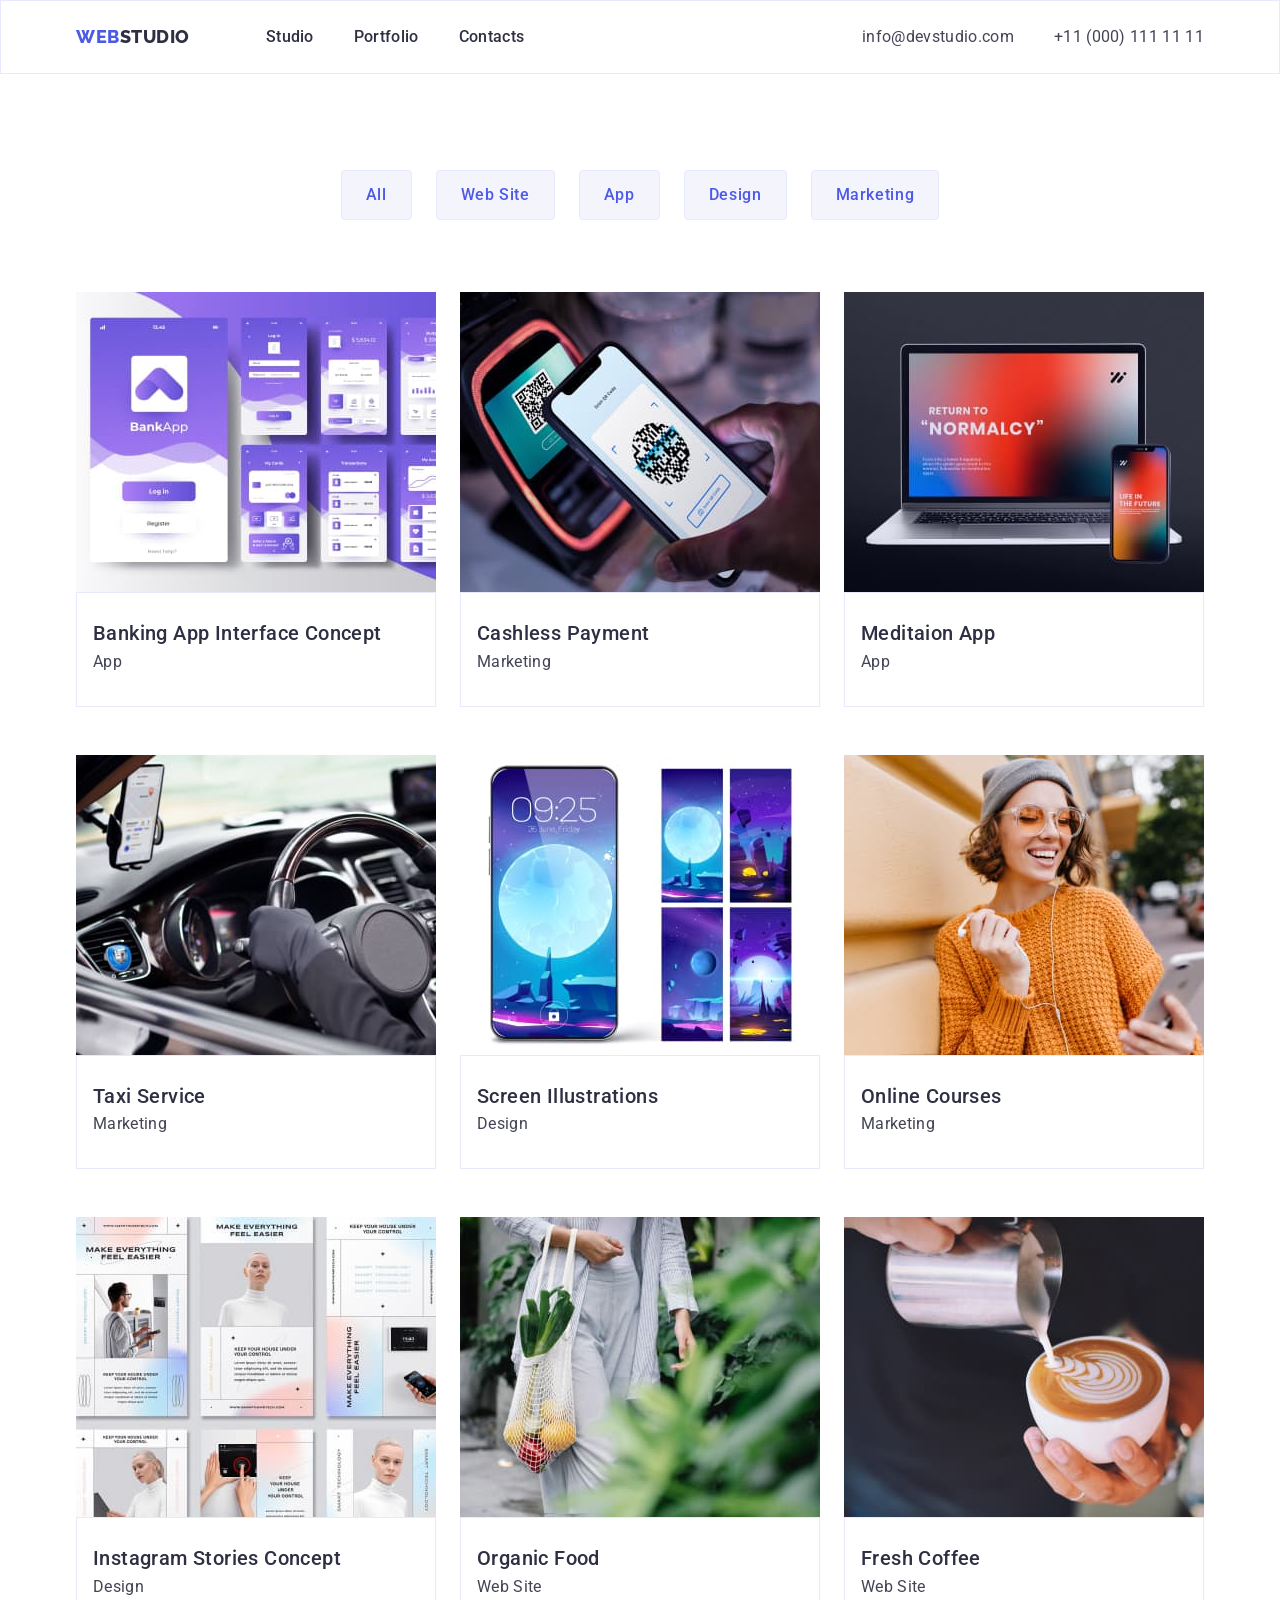
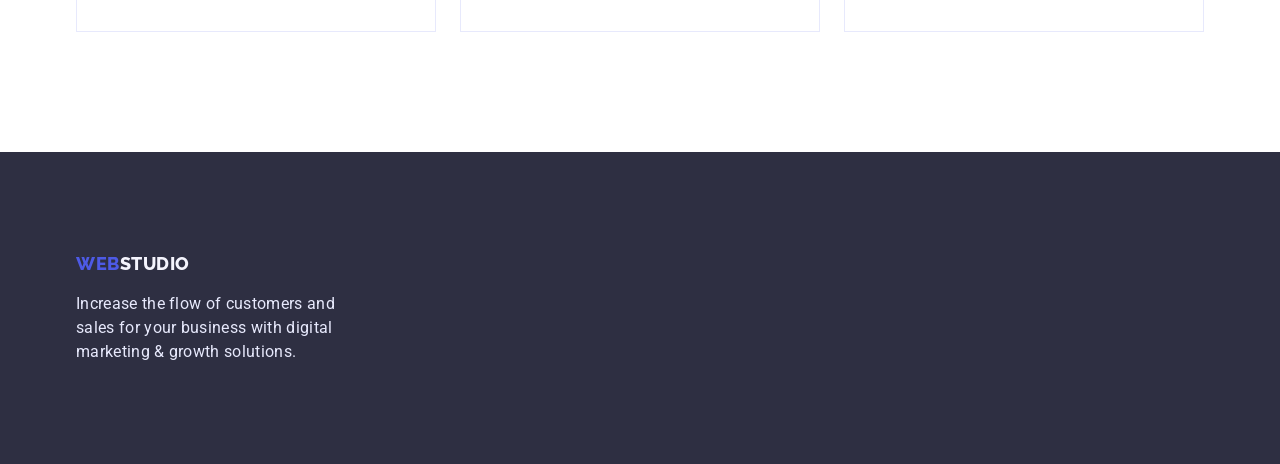
==== commit dedda4b7: "виправлення дз 3" ====
--- a/portfolio.html
+++ b/portfolio.html
@@ -1,6 +1,6 @@
 <!DOCTYPE html>
 <html lang="en">
-<head>
+<head  
     <meta charset="UTF-8">
     <meta http-equiv="X-UA-Compatible" content="IE=edge">
     <meta name="viewport" content="width=device-width, initial-scale=1.0">
@@ -30,7 +30,7 @@
         </div>
     </header>
     <main>
-        <section >
+        <section class="section-portfolio">
             <div class="container ">
                 <h1 hidden>Section with buttons</h1>
                 <ul class="button-section list">
@@ -50,10 +50,6 @@
                     <button class="button-title button-text" type="button">Marketing</button>
                     </li>
                 </ul>
-            </div>
-        </section>
-        <section class="concept-portfolio">
-            <div class="container ">
                 <h2 hidden>Portfolio</h2>
                 <ul class="portfolio-site list">
                     <li class="card-list">
@@ -161,7 +157,7 @@
     </main>
     <footer class="page-footer ">
         <div class="container conteiner-footer">
-            <a class="logo link" href="./index.html"><span class="logo-web">Web</span><span class="color-studio">Studio</span></a>
+            <a class="logo link" href="./index.html"><span class="logo-footer">Web</span><span class="color-studio">Studio</span></a>
             <p class="footer-title footer-text">
             Increase the flow of customers and sales for your business with 
             digital marketing & growth solutions.
--- a/css/styles.css
+++ b/css/styles.css
@@ -224,15 +224,18 @@
 /* What are we doing */
 
 .work-title {
-    padding-bottom: 72px;
+    margin-bottom: 72px;
 }
 
 .photo-applications {
     padding-top: 0px;
-    padding-bottom: 120px;
     display: flex;
     flex-wrap: wrap;
     column-gap: 24px;
+}
+
+.photo-section{
+    padding-bottom: 120px;
 }
 
 .photo-list {
@@ -254,7 +257,8 @@
 /* our-team */
 
 .our-employees{
-    padding-bottom: 72px ;
+    padding-top: 120px;
+    margin-bottom: 72px ;
 }
 .our-team {
     display: flex;
@@ -265,9 +269,11 @@
     flex-basis: calc((100% - 3 * 24px) /4);
 }
 
+
 .container-team{
-    padding: 120px 156px;
-}
+    padding-bottom: 120px;
+}
+
 
 .card-description{
     padding: 32px 16px;
@@ -292,7 +298,10 @@
 
 }
 
+
+
 .title-name {
+    margin-bottom: 8px;
     text-align: center;
     font-family: 'Roboto';
     font-style: normal;
@@ -315,21 +324,25 @@
 
 /* portfolio-site */   
 
+.section-portfolio{
+    padding-top: 96px;
+    padding-bottom: 120px ;
+}
+
 /* Section with buttons */
 
 .button-section{
-    padding-top: 96px;
-    padding-bottom: 72px;
     display: flex;
     justify-content: center;
-    padding-right: 24px;
-}
-.button{
-padding-right: 24px;
-}
+    gap: 24px;
+    margin-bottom: 72px;
+}
+
+
 .button-text{
 padding: 12px 24px;
 background-color: var(--light-mode-color);
+border: 1px solid;
 }
 
 .button-title {
@@ -353,15 +366,14 @@
 .portfolio-site{
     display: flex;
     flex-wrap: wrap;
-    padding-bottom: 120px;
+    column-gap: 24px;
+    row-gap: 48px;
+    
 }
 .card-list{
-    width: 360px;
-    margin-top: 24px;
-    margin-bottom: 48px;
-    margin-right: 24px;
-    border: 1px solid #E7E9FC;
-}
+    flex-basis: calc((100% - 2 * 24px) / 3);
+}
+
 .card-list:nth-child(3n){
     margin-right: 0;
 }
@@ -370,10 +382,11 @@
 }
 
 .tapes-of-services{
-    padding-top: 32px;
-    padding-bottom: 32px;
-    padding-left: 16px;
-    padding-right: auto;
+    padding: 32px 16px;
+    border: 1px solid;
+    border-top: none;
+    border: 1px solid #E7E9FC;
+
 }
 
 .title{
@@ -398,30 +411,44 @@
 }
 
 /* page-footer */
+
+.page-footer .logo{
+    font-family: 'Raleway';
+    font-weight: 800;
+    font-size: 18px;
+    line-height: 1.33;
+    display: flex;
+    align-items: center;
+    letter-spacing: 0.03em;
+    text-transform: uppercase;
+}
 
 .conteiner-footer{
     padding-top: 100px;
     padding-bottom: 100px;
-    padding-left:156px ;
-    padding-right: auto;
 }
 
 .footer-text{
     max-width: 264px;
-    padding-top:  16px;
 }
 
 .page-footer {
     background-color: var(--title-text-color);
-}
-.logo-web {
+    font-size: 18px;
+}
+.logo-footer {
     color: var(--accent-color);
-    font-size: 18px;
-}
+    margin-bottom: 16px;
+}
+
 .color-studio {
     color: var(--light-mode-color);
     font-size: 18px;
-}
+    margin-bottom: 16px;
+}
+
+
+
 
 .footer-title {
     font-family: 'Roboto';
@@ -435,4 +462,3 @@
 
 
 
-
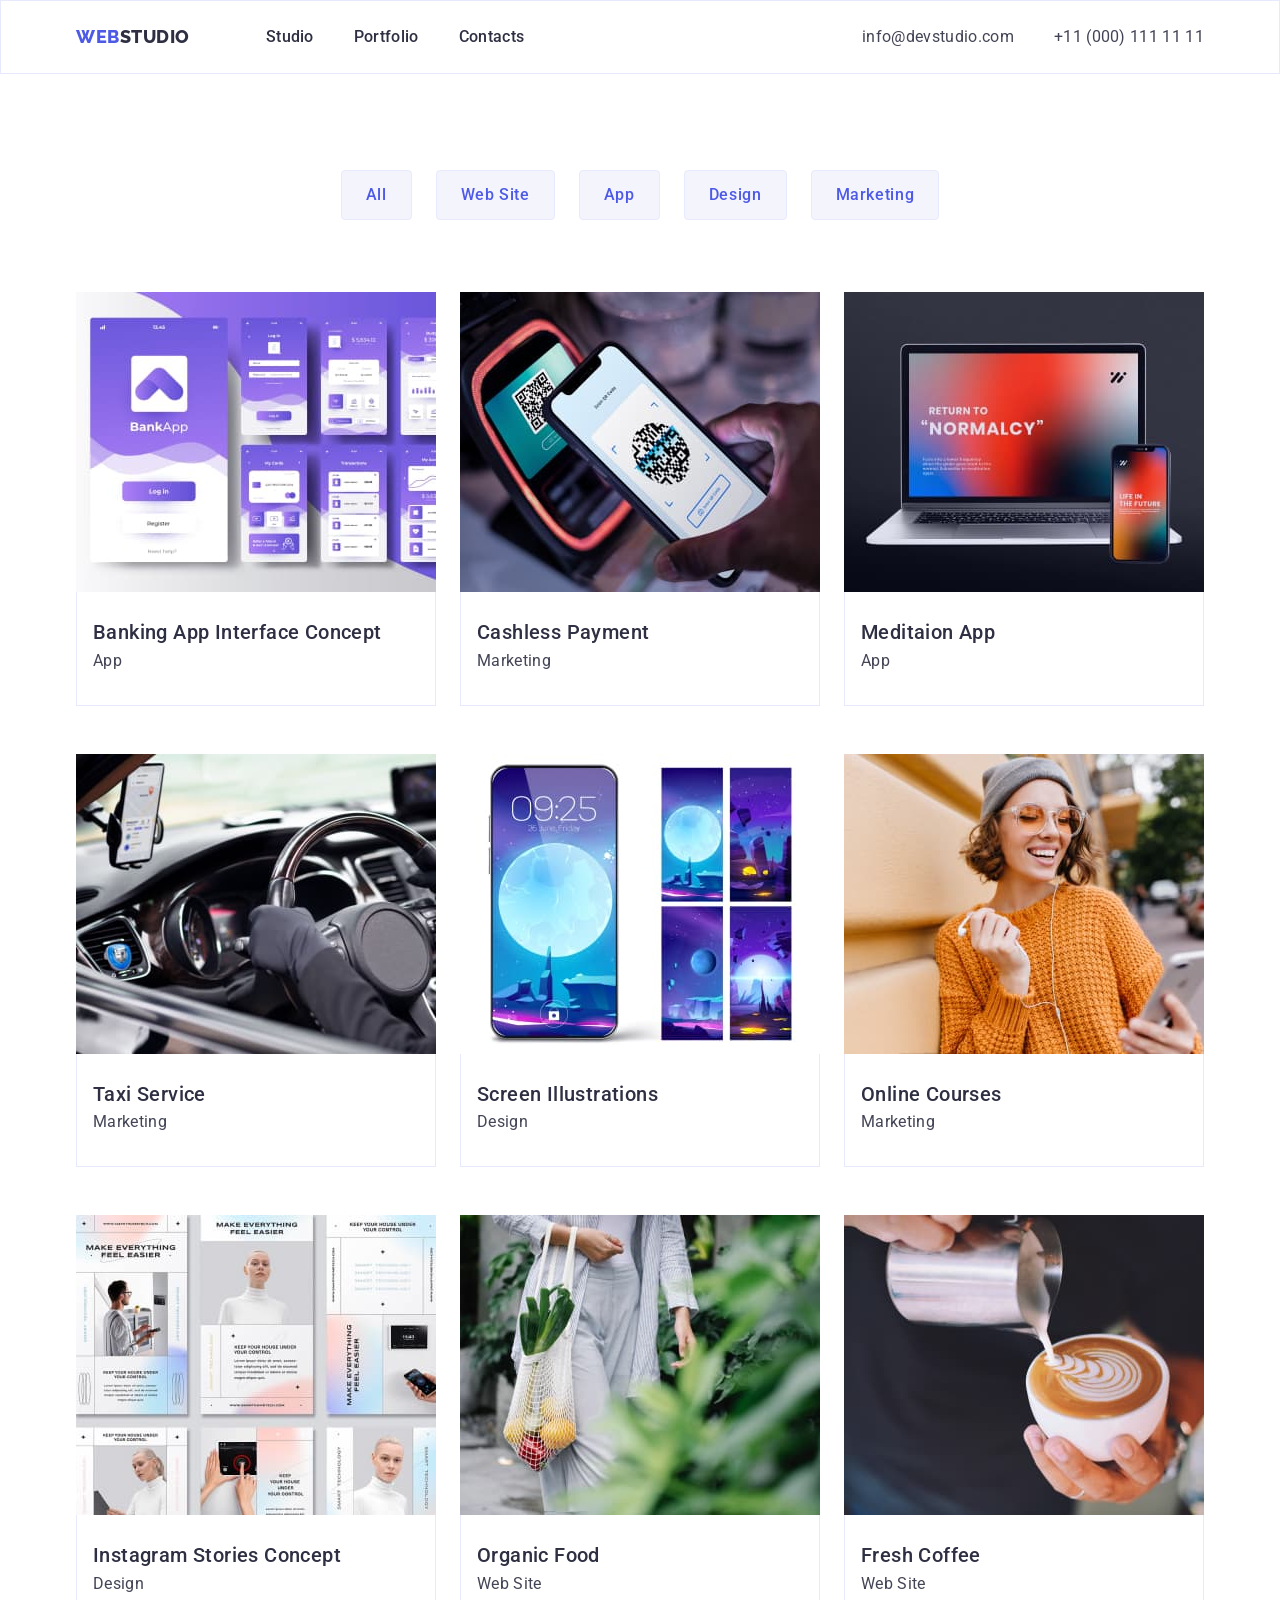
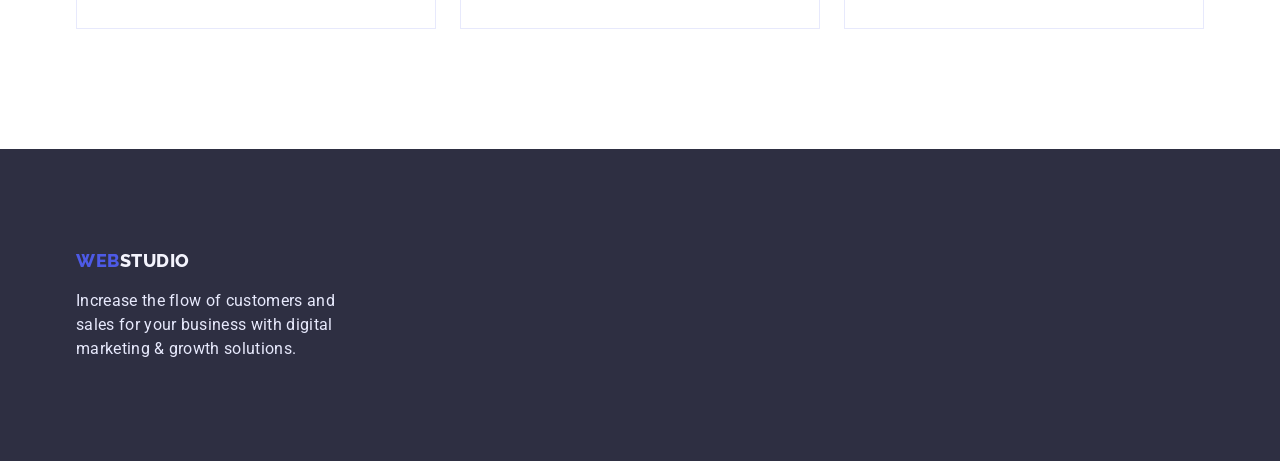
==== commit 7b0f32e2: "правки по дз 3" ====
--- a/portfolio.html
+++ b/portfolio.html
@@ -157,7 +157,7 @@
     </main>
     <footer class="page-footer ">
         <div class="container conteiner-footer">
-            <a class="logo link" href="./index.html"><span class="logo-footer">Web</span><span class="color-studio">Studio</span></a>
+            <a class="logo link" href="./index.html">Web<span class="color-studio">Studio</span></a>
             <p class="footer-title footer-text">
             Increase the flow of customers and sales for your business with 
             digital marketing & growth solutions.
--- a/css/styles.css
+++ b/css/styles.css
@@ -74,10 +74,9 @@
     align-items: center;
     letter-spacing: 0.03em;
     text-transform: uppercase;
-}
-.logo-web {
     color: var(--accent-color);
 }
+
 .logo-studio {
     color: var(--title-text-color);
 } 
@@ -257,7 +256,6 @@
 /* our-team */
 
 .our-employees{
-    padding-top: 120px;
     margin-bottom: 72px ;
 }
 .our-team {
@@ -269,16 +267,12 @@
     flex-basis: calc((100% - 3 * 24px) /4);
 }
 
-
-.container-team{
-    padding-bottom: 120px;
-}
-
-
 .card-description{
     padding: 32px 16px;
 }
 .team {
+    padding-top: 120px;
+    padding-bottom: 120px;
 background: var(--light-mode-color);
 }
 .team-photo {
@@ -383,9 +377,8 @@
 
 .tapes-of-services{
     padding: 32px 16px;
-    border: 1px solid;
+    border: 1px solid #E7E9FC;
     border-top: none;
-    border: 1px solid #E7E9FC;
 
 }
 
@@ -412,43 +405,33 @@
 
 /* page-footer */
 
-.page-footer .logo{
+.logo{
     font-family: 'Raleway';
-    font-weight: 800;
+    font-weight: 800; 
+    font-style: normal;
     font-size: 18px;
     line-height: 1.33;
-    display: flex;
-    align-items: center;
     letter-spacing: 0.03em;
     text-transform: uppercase;
-}
-
-.conteiner-footer{
+    color: var(--accent-color);
+}
+
+.footer-text{
+    max-width: 264px;
+}
+.page-footer {
     padding-top: 100px;
     padding-bottom: 100px;
-}
-
-.footer-text{
-    max-width: 264px;
-}
-
-.page-footer {
     background-color: var(--title-text-color);
     font-size: 18px;
 }
-.logo-footer {
-    color: var(--accent-color);
-    margin-bottom: 16px;
-}
+
 
 .color-studio {
     color: var(--light-mode-color);
-    font-size: 18px;
+display: inline-block;
     margin-bottom: 16px;
 }
-
-
-
 
 .footer-title {
     font-family: 'Roboto';
